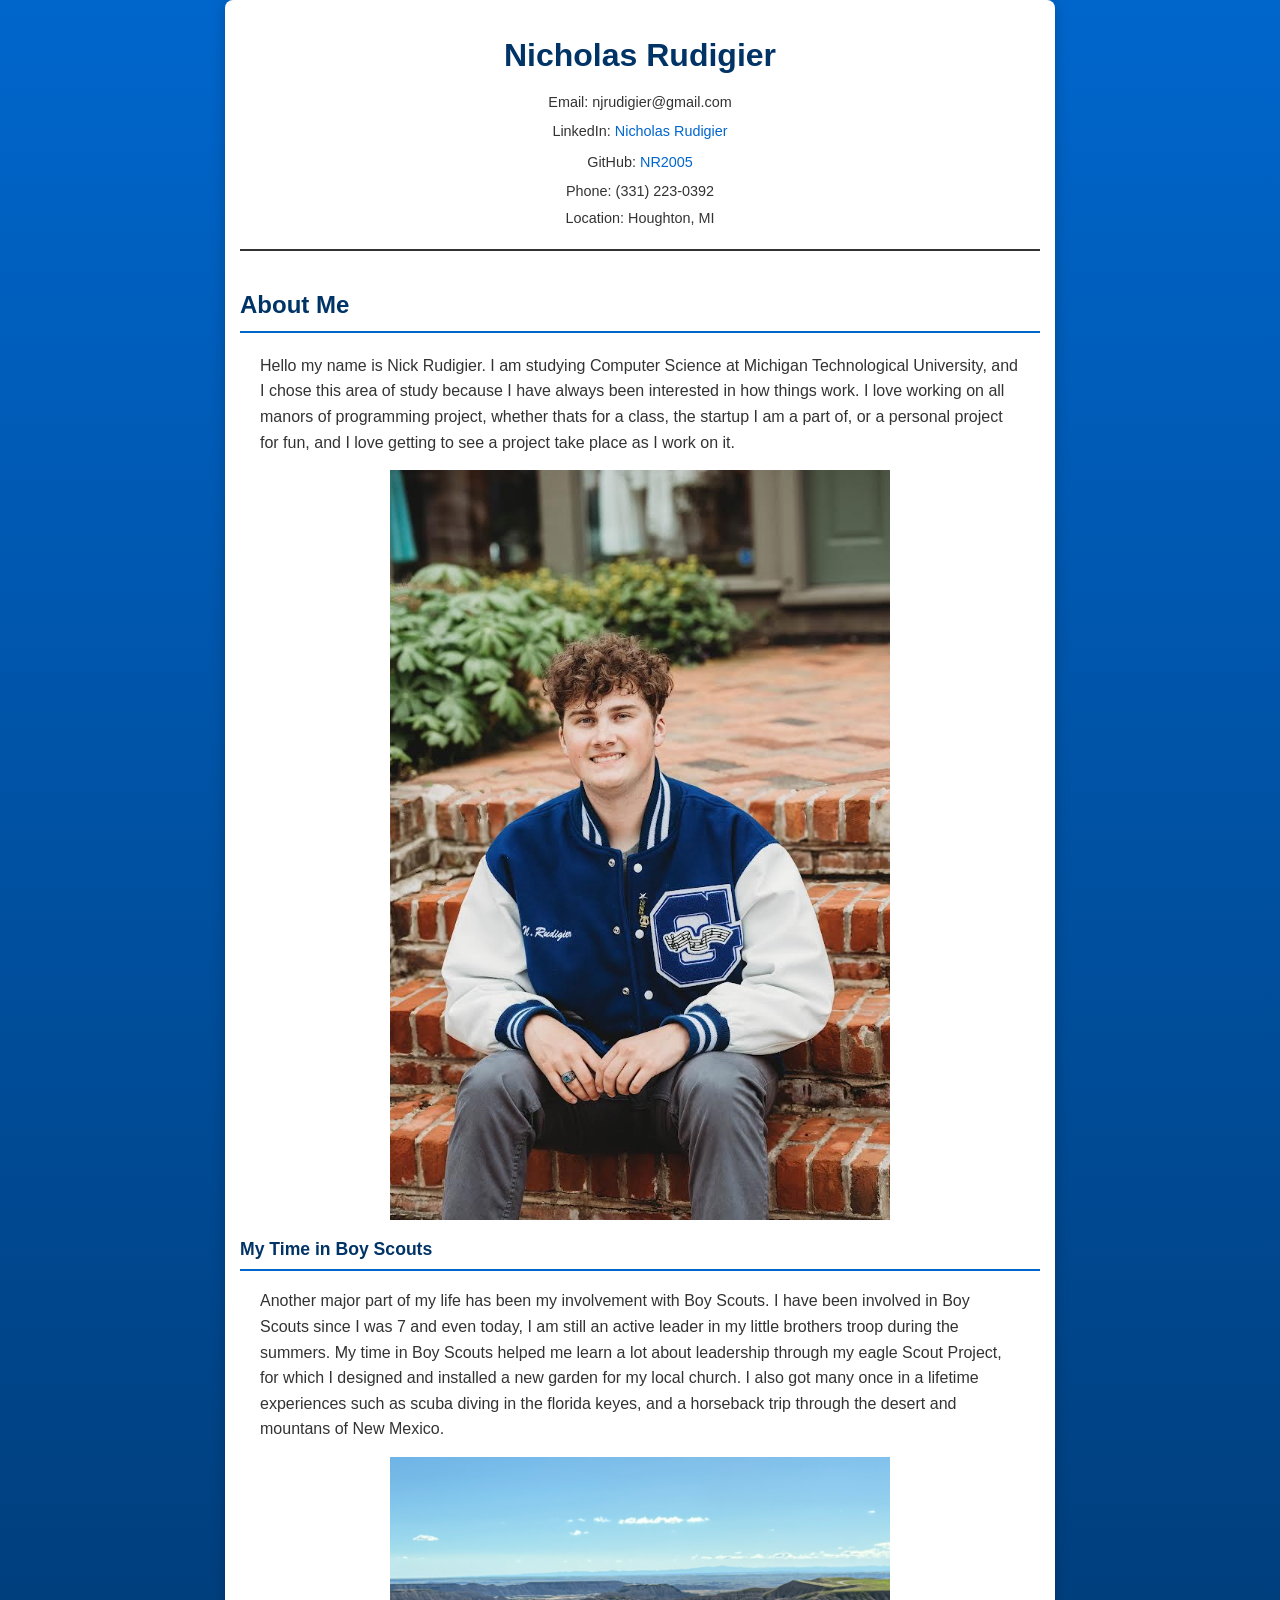
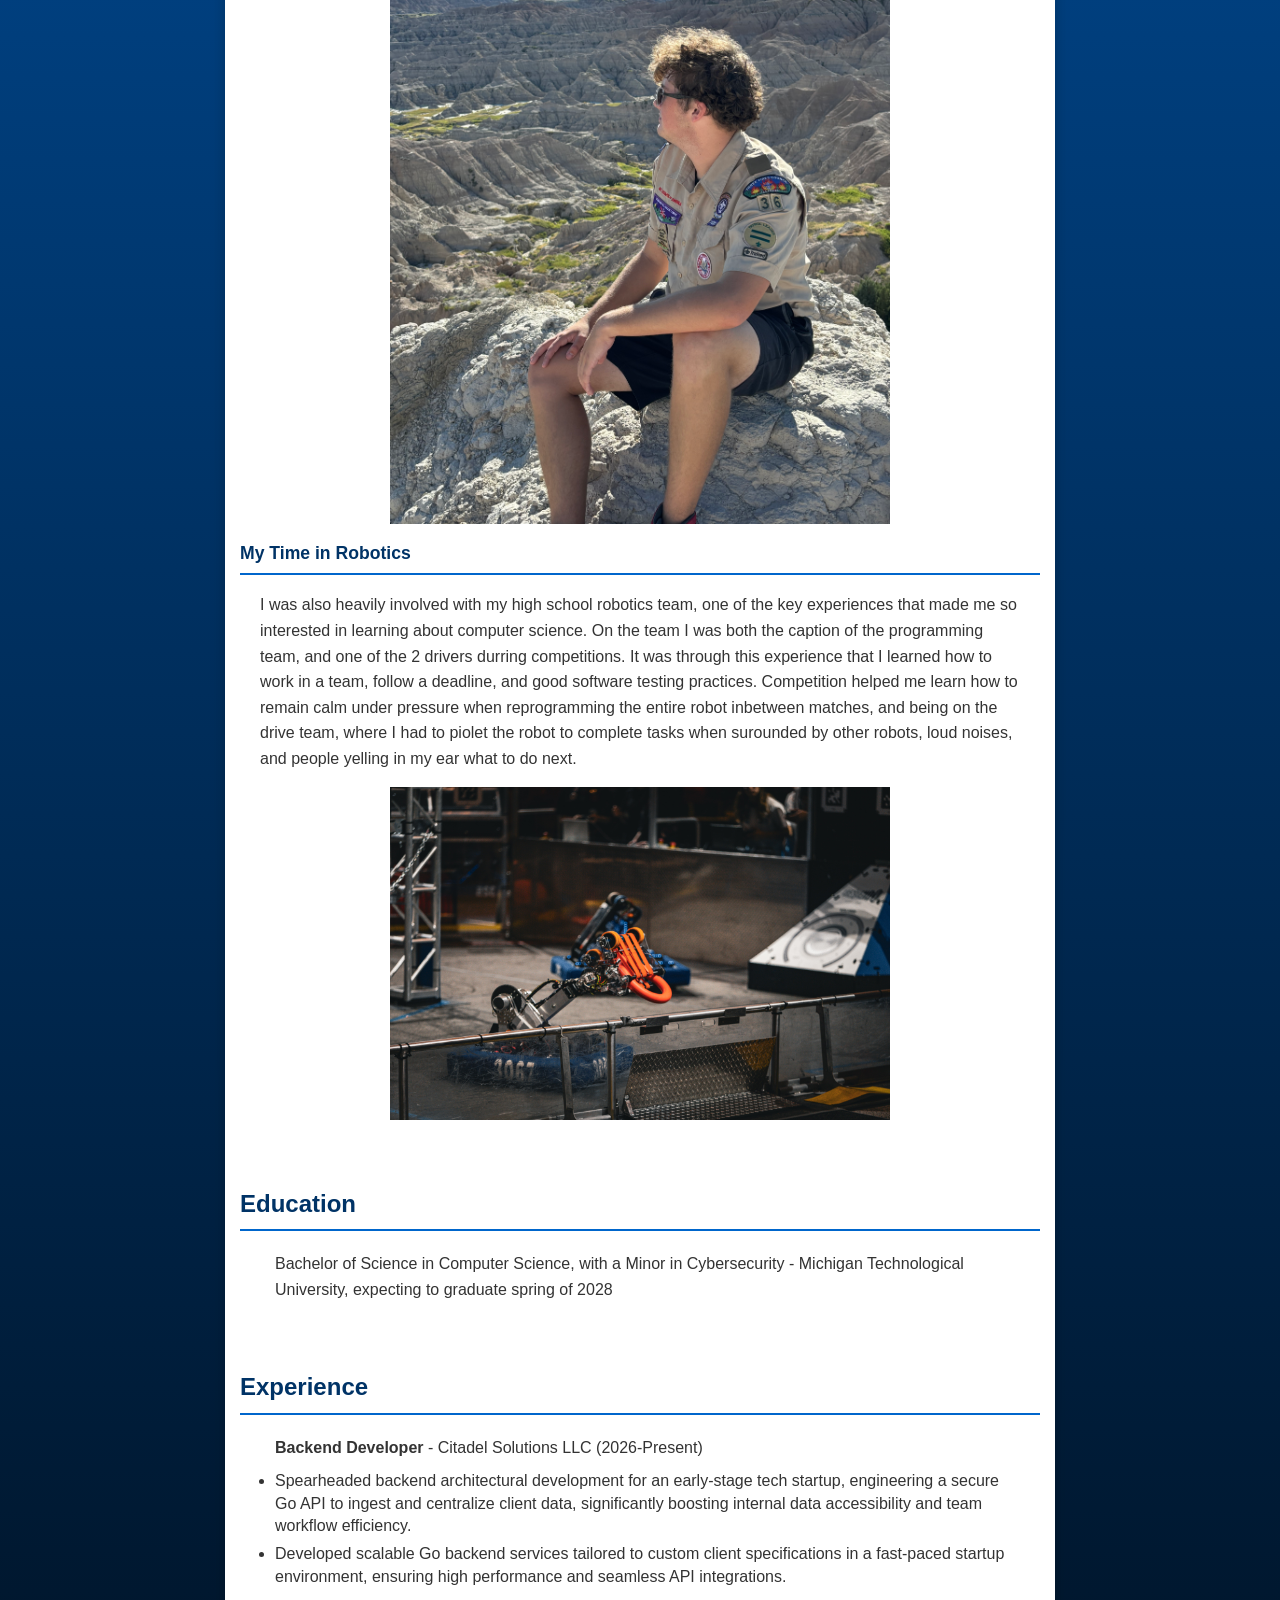
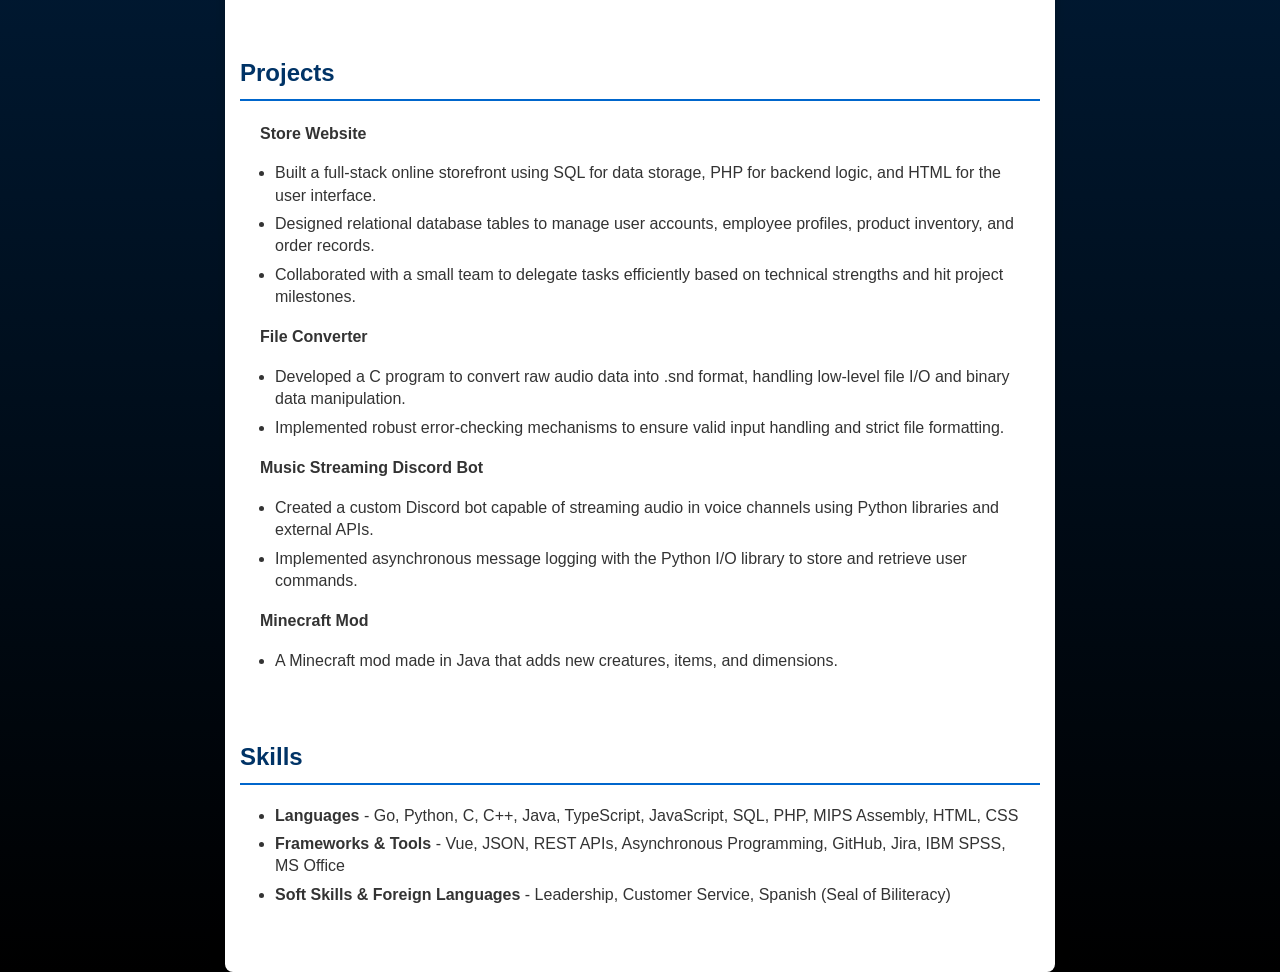
==== docs/index.html @ c3d6f22c "changed formatting and added pictures" ====
<!DOCTYPE html>
<html lang="en">
<head>
    <meta charset="UTF-8">
    <meta name="viewport" content="width=device-width, initial-scale=1.0">
    <title>Nicholas Rudigier</title>
    <link rel="stylesheet" href="main.css">
</head>
<body>
    <div class="container">
        <header>
            <h1>Nicholas Rudigier</h1>
            <div class="contact-info">
                <p>Email: njrudigier@gmail.com</p>
                <p>LinkedIn: <a href="https://www.linkedin.com/in/nicholas-rudigier/" target="_blank">Nicholas Rudigier</a></p>
                <p>GitHub: <a href="https://github.com/NR2005" target="_blank">NR2005</a></p>
                <p>Phone: (331) 223-0392</p>
                <p>Location: Houghton, MI</p>
            </div>
        </header>

        <section>
            <h2>About Me</h2>
            <p>Hello my name is Nick Rudigier. I am studying Computer Science at Michigan 
                Technological University, and I chose this area of study because I have 
                always been interested in how things work. I love working on all manors of 
                programming project, whether thats for a class, the startup I am a part of,
                or a personal project for fun, and I love getting to see a project take place as 
                I work on it. </p>

            <div class="picture">
                <img src="Me.JPG">
            </div>

            <h3>My Time in Boy Scouts</h3>    
            <p>Another major part of my life has been my involvement with Boy Scouts. I have been
                involved in Boy Scouts since I was 7 and even today, I am still an active leader in
                my little brothers troop during the summers. My time in Boy Scouts helped me learn a lot
                about leadership through my eagle Scout Project, for which I designed and installed 
                a new garden for my local church. I also got many once in a lifetime 
                experiences such as scuba diving in the florida keyes, and a horseback trip through
                the desert and mountans of New Mexico. </p>

            <div class="picture">
                <img src="BoyScout.jpeg">
            </div>

            <h3>My Time in Robotics</h3>
            <p>I was also heavily involved with my high school robotics team, one of the key experiences 
                that made me so interested in learning about computer science. On the team I was both the 
                caption of the programming team, and one of the 2 drivers durring competitions. It was 
                through this experience that I learned how to work in a team, follow a deadline, and good
                software testing practices. Competition helped me learn how to remain calm under pressure
                when reprogramming the entire robot inbetween matches, and being on the drive team,
                where I had to piolet the robot to complete tasks when surounded by other robots, 
                loud noises, and people yelling in my ear what to do next. </p>
            
            <div class="picture">
                <img src="Robot.JPG">
            </div>
        </section>

        <section>
            <h2>Education</h2>
            <ul>
                <p>Bachelor of Science in Computer Science, with a Minor in Cybersecurity - Michigan Technological University, 
                    expecting to graduate spring of 2028</p>
            </ul>
        </section>

        <section>
            <h2>Experience</h2>
            <ul>
                <p>
                    <strong>Backend Developer</strong> - Citadel Solutions LLC (2026-Present)
                        <li>Spearheaded backend architectural development for an early-stage tech startup, engineering a 
                            secure Go API to ingest and centralize client data, significantly boosting internal data accessibility 
                            and team workflow efficiency.</li>
                        <li>Developed scalable Go backend services tailored to custom client specifications in a fast-paced 
                            startup environment, ensuring high performance and seamless API integrations.</li>
                </p>
            </ul>
        </section>

        <section>
            <h2>Projects</h2>

            <p><strong>Store Website</strong></p>
            <ul>
                <li>Built a full-stack online storefront using SQL for data storage, PHP for backend logic, and HTML for the user interface.</li> 
                <li>Designed relational database tables to manage user accounts, employee profiles, product inventory, and order records.</li> 
                <li>Collaborated with a small team to delegate tasks efficiently based on technical strengths and hit project milestones.</li>
            </ul>

            <p><strong>File Converter</strong></p>
            <ul>
                <li>Developed a C program to convert raw audio data into .snd format, handling low-level file I/O and binary data manipulation.</li> 
                <li>Implemented robust error-checking mechanisms to ensure valid input handling and strict file formatting.</li>
            </ul>

            <p><strong>Music Streaming Discord Bot</strong></p>
            <ul>
                <li>Created a custom Discord bot capable of streaming audio in voice channels using Python libraries and external APIs.</li>
                <li>Implemented asynchronous message logging with the Python I/O library to store and retrieve user commands.</li>
            </ul>

            <p><strong>Minecraft Mod</strong></p>
            <ul>
                <li>A Minecraft mod made in Java that adds new creatures, items, and dimensions.</li>
            </ul>
        </section>

        <section>
            <h2>Skills</h2>
            <ul>
                <li><strong>Languages</strong> - Go, Python, C, C++, Java, TypeScript, JavaScript, SQL, PHP, MIPS Assembly, HTML, CSS</li>
                <li><strong>Frameworks & Tools</strong> - Vue, JSON, REST APIs, Asynchronous Programming, GitHub, Jira, IBM SPSS, MS Office</li>
                <li><strong>Soft Skills & Foreign Languages</strong> - Leadership, Customer Service, Spanish (Seal of Biliteracy)</li>
            </ul>
        </section>
        
    </div>
</body>
</html>
---- docs/main.css ----
/* main.css */
body {
    font-family: 'Segoe UI', Tahoma, Geneva, Verdana, sans-serif;
    line-height: 1.6;
    margin: 0;
    padding: 0;
    background: linear-gradient(to bottom, #0066cc, #000000);
    color: #333;
}

.container {
    max-width: 800px;
    margin: 0 auto;
    padding: 15px;
    background-color: rgb(255, 255, 255);
    box-shadow: 0 0 15px rgba(0,0,0,0.2);
    border-radius: 8px;
}

header {
    text-align: center;
    padding: 15px 0;
    border-bottom: 2px solid #333;
    margin-bottom: 15px;
}

h1 {
    margin: 0;
    color: #003366;
    font-size: 2em;
}

.contact-info {
    margin-top: 10px;
    font-size: 0.9em;
}

.contact-info p {
    margin: 4px 0;
}

.contact-info a {
    color: #0066cc;
    text-decoration: none;
    display: inline-block;
    margin: 2px 0;
}

.contact-info a:hover {
    text-decoration: underline;
}

section {
    margin: 20px 0;
    padding: 15px 0;
}

p {
    margin: 10px 20px;
}


.picture {
    display: flex;
    justify-content: center;
    align-items: center;
    margin: 15px 0; /* Replaces height: 100vh to fit naturally in document flow */
}

.picture img {
    max-width: 500px; /* Adjust default size for desktop */
    width: 100%;
    height: auto;
    object-fit: cover;
}


h2 {
    color: #003366;
    border-bottom: 2px solid #0066cc;
    padding-bottom: 6px;
    margin-top: 0;
    font-size: 1.5em;
}

h3{
    color: #003366;
    border-bottom: 2px solid #0066cc;
    padding-bottom: 6px;
    margin-top: 0;
    font-size: 1.1em;
}

ul {
    padding-left: 15px;
}

li {
    margin-left: 20px;
    margin-bottom: 6px;
    margin-right : 20px;
    line-height: 1.4;
}

/* Mobile-specific improvements */
@media (max-width: 768px) {
    .container {
        margin: 5px;
        padding: 10px;
    }

    h1 {
        font-size: 1.8em;
    }

    .contact-info p {
        font-size: 0.85em;
        margin: 3px 0;
    }

    .aboutMePicture img {
        max-width: 300px; /* Scales down slightly on mobile screens */
    }

    section {
        margin: 10px 0;
        padding: 8px 0;
    }

    h2 {
        font-size: 1.3em;
    }

    /* Make links more touch-friendly */
    .contact-info a {
        display: block;
        margin: 3px 0;
        padding: 5px 0;
    }
}

/* Extra mobile optimization */
@media (max-width: 480px) {
    body {
        font-size: 14px;
    }

    h1 {
        font-size: 1.5em;
    }

    .container {
        padding: 8px;
        margin: 2px;
    }

    h2 {
        font-size: 1.2em;
    }


    li {
        font-size: 0.9em;
    }
}
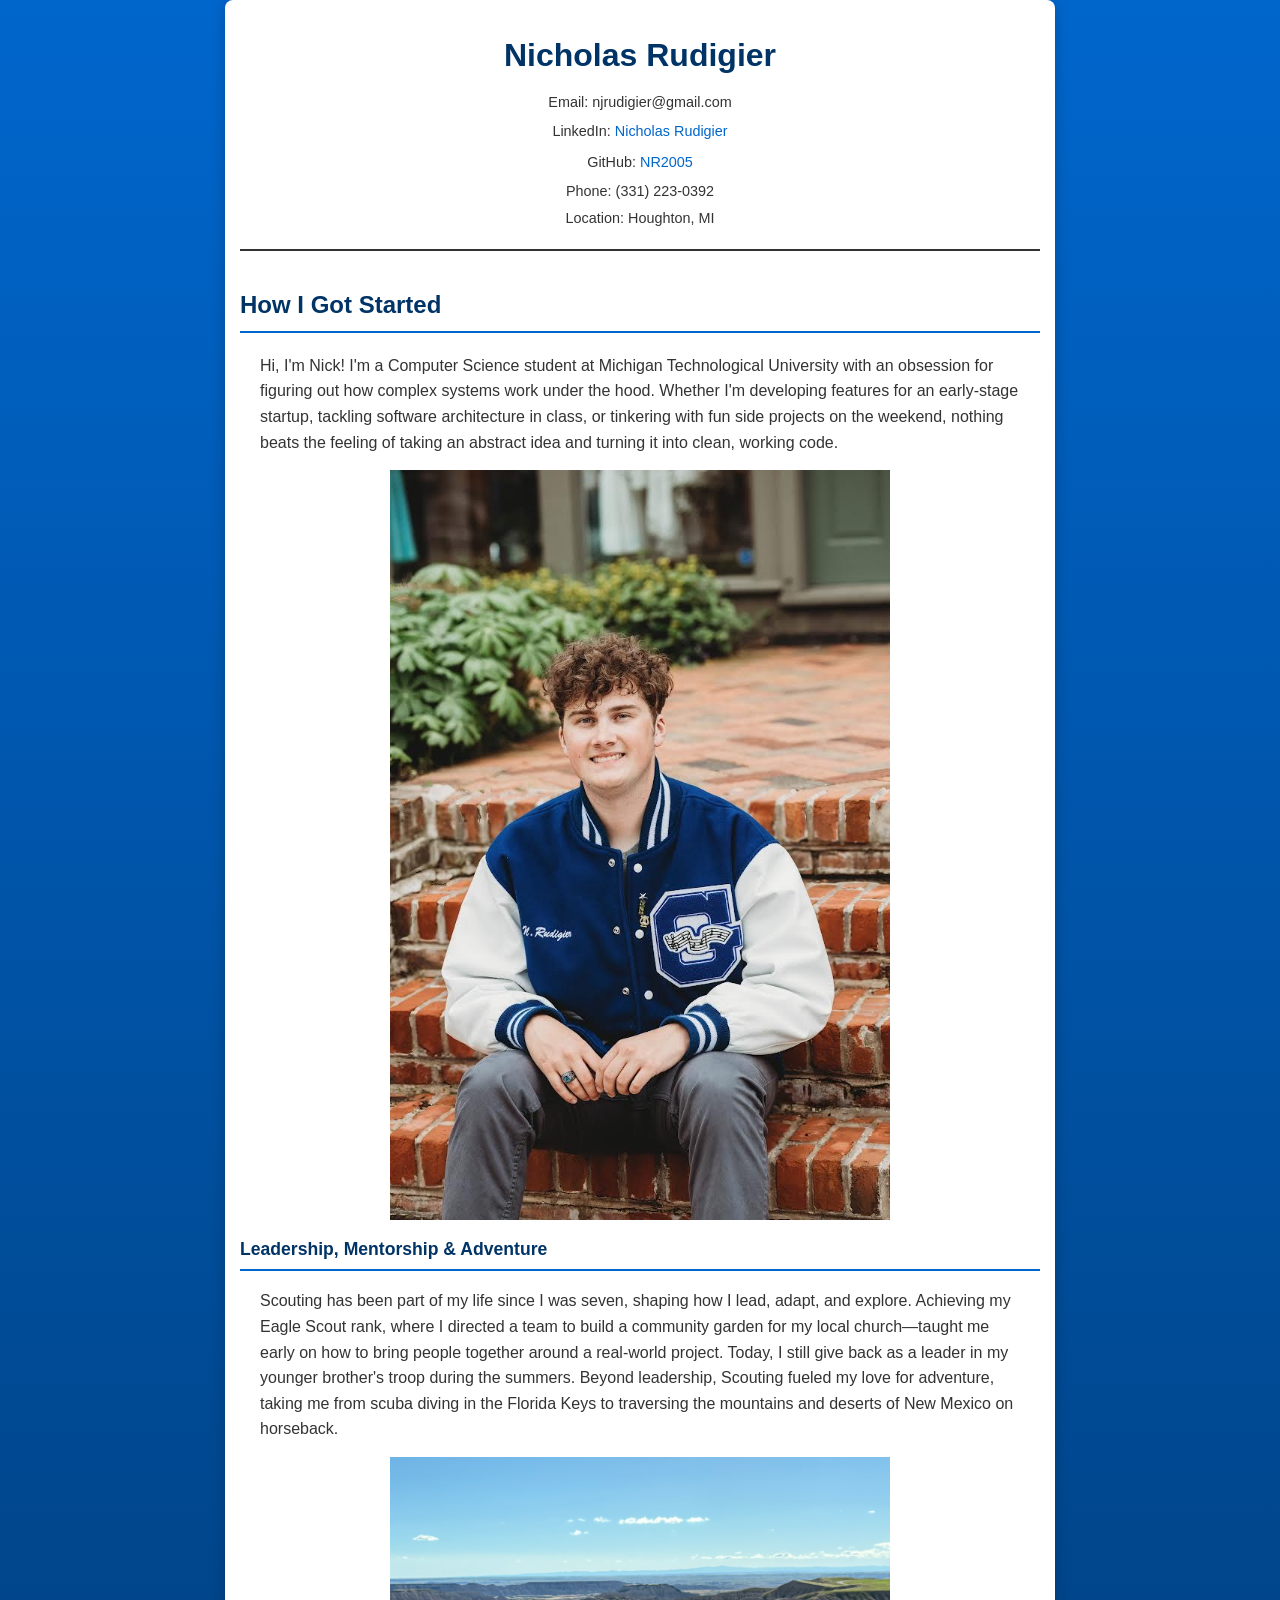
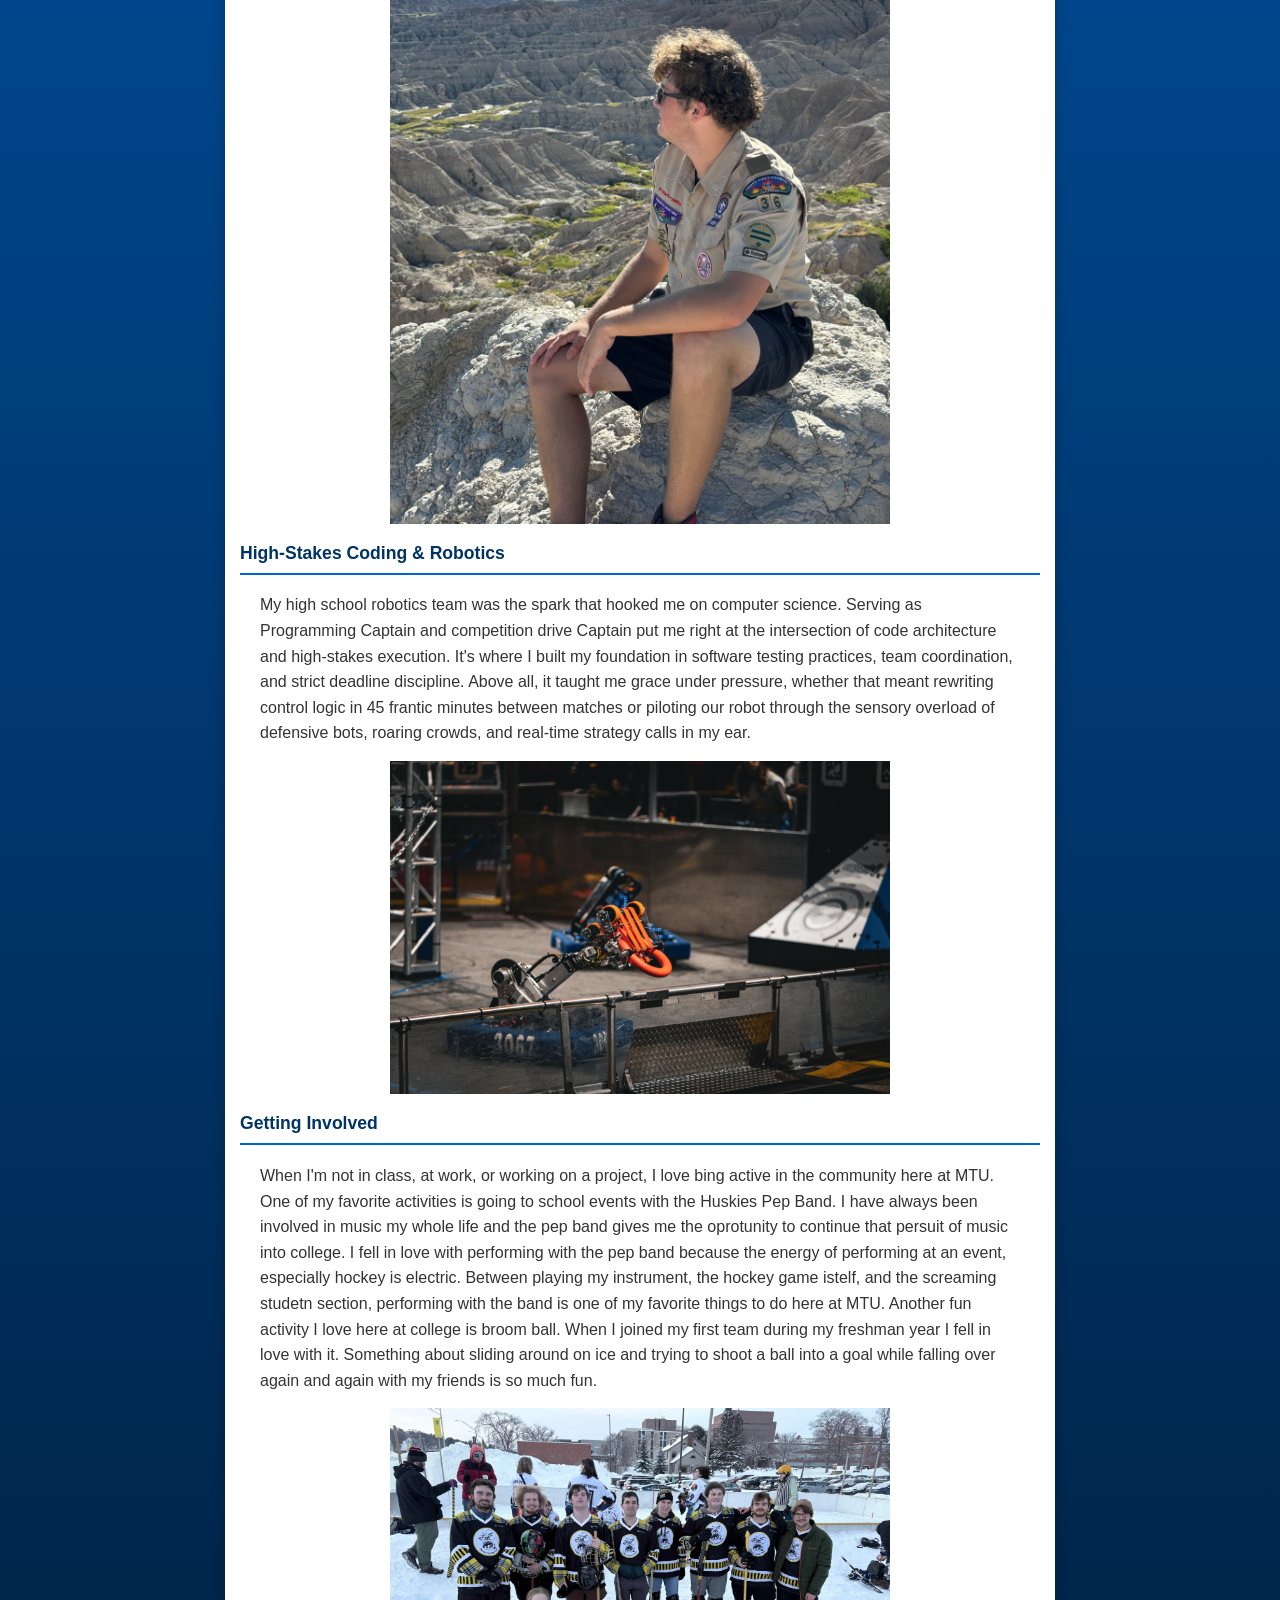
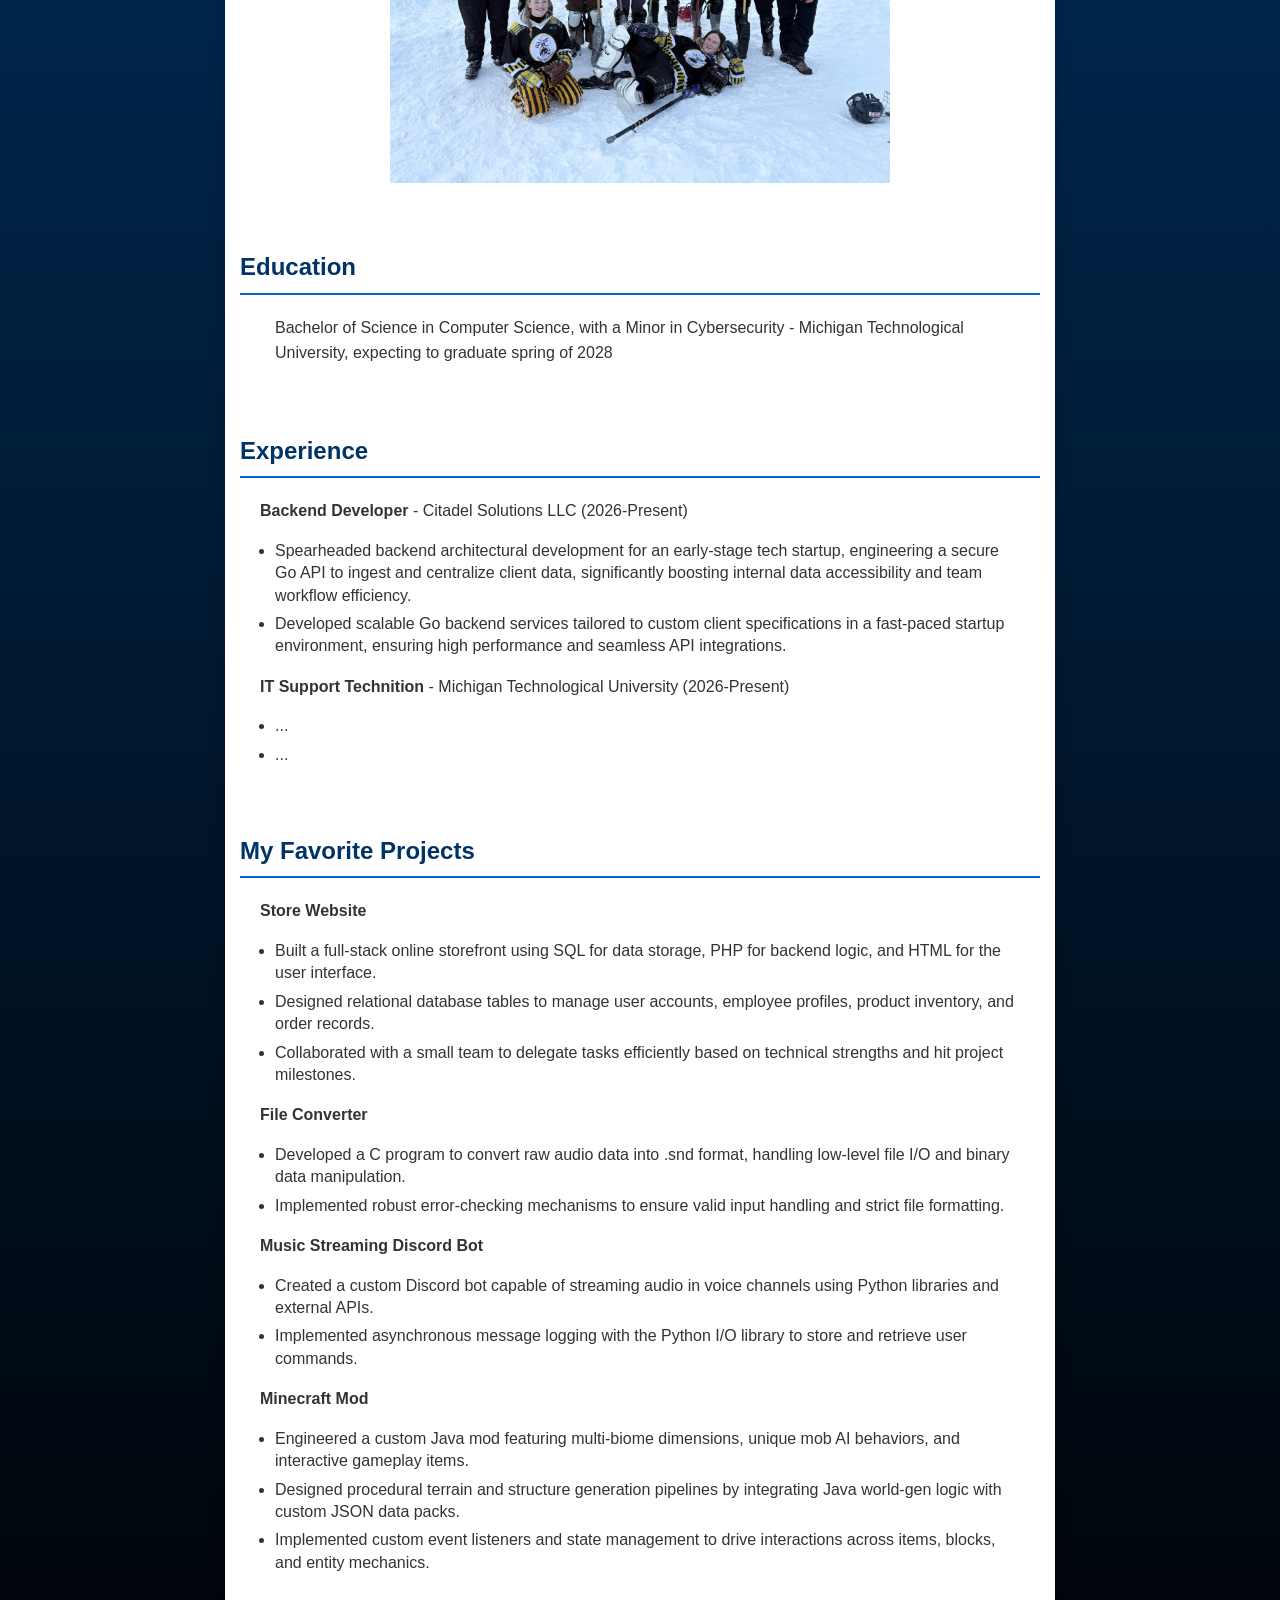
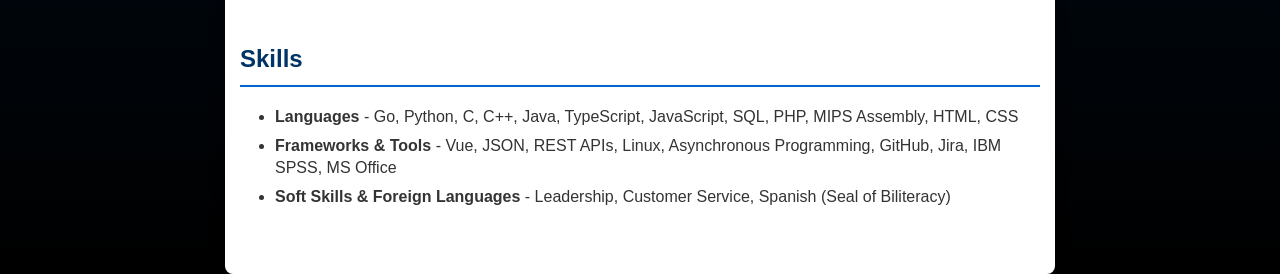
==== commit fac5e19e: "added more sections" ====
--- a/docs/index.html
+++ b/docs/index.html
@@ -20,44 +20,57 @@
         </header>
 
         <section>
-            <h2>About Me</h2>
-            <p>Hello my name is Nick Rudigier. I am studying Computer Science at Michigan 
-                Technological University, and I chose this area of study because I have 
-                always been interested in how things work. I love working on all manors of 
-                programming project, whether thats for a class, the startup I am a part of,
-                or a personal project for fun, and I love getting to see a project take place as 
-                I work on it. </p>
+            <h2>How I Got Started</h2>
+            <p>Hi, I'm Nick! I'm a Computer Science student at Michigan Technological University with an 
+                obsession for figuring out how complex systems work under the hood. Whether I'm developing 
+                features for an early-stage startup, tackling software architecture in class, or tinkering 
+                with fun side projects on the weekend, nothing beats the feeling of taking an abstract idea 
+                and turning it into clean, working code.</p>
 
             <div class="picture">
                 <img src="Me.JPG">
             </div>
 
-            <h3>My Time in Boy Scouts</h3>    
-            <p>Another major part of my life has been my involvement with Boy Scouts. I have been
-                involved in Boy Scouts since I was 7 and even today, I am still an active leader in
-                my little brothers troop during the summers. My time in Boy Scouts helped me learn a lot
-                about leadership through my eagle Scout Project, for which I designed and installed 
-                a new garden for my local church. I also got many once in a lifetime 
-                experiences such as scuba diving in the florida keyes, and a horseback trip through
-                the desert and mountans of New Mexico. </p>
+            <h3>Leadership, Mentorship & Adventure</h3>    
+            <p>Scouting has been part of my life since I was seven, shaping how I lead, adapt, and explore. 
+                Achieving my Eagle Scout rank, where I directed a team to build a community garden for my local 
+                church—taught me early on how to bring people together around a real-world project. Today, I 
+                still give back as a leader in my younger brother's troop during the summers. Beyond leadership, 
+                Scouting fueled my love for adventure, taking me from scuba diving in the Florida Keys to 
+                traversing the mountains and deserts of New Mexico on horseback. </p>
 
             <div class="picture">
                 <img src="BoyScout.jpeg">
             </div>
 
-            <h3>My Time in Robotics</h3>
-            <p>I was also heavily involved with my high school robotics team, one of the key experiences 
-                that made me so interested in learning about computer science. On the team I was both the 
-                caption of the programming team, and one of the 2 drivers durring competitions. It was 
-                through this experience that I learned how to work in a team, follow a deadline, and good
-                software testing practices. Competition helped me learn how to remain calm under pressure
-                when reprogramming the entire robot inbetween matches, and being on the drive team,
-                where I had to piolet the robot to complete tasks when surounded by other robots, 
-                loud noises, and people yelling in my ear what to do next. </p>
+            <h3>High-Stakes Coding & Robotics</h3>
+            <p>My high school robotics team was the spark that hooked me on computer science. Serving as 
+                Programming Captain and competition drive Captain put me right at the intersection of code architecture 
+                and high-stakes execution. It's where I built my foundation in software testing practices, team 
+                coordination, and strict deadline discipline. Above all, it taught me grace under pressure, whether 
+                that meant rewriting control logic in 45 frantic minutes between matches or piloting our robot 
+                through the sensory overload of defensive bots, roaring crowds, and real-time strategy calls in my ear. </p>
             
             <div class="picture">
                 <img src="Robot.JPG">
             </div>
+
+            <h3>Getting Involved</h3>
+            <p>When I'm not in class, at work, or working on a project, I love bing active in the community here at MTU. 
+                One of my favorite activities is going to school events with the Huskies Pep Band. I have always been 
+                involved in music my whole life and the pep band gives me the oprotunity to continue that persuit of music 
+                into college. I fell in love with performing with the pep band because the energy of performing at an event, 
+                especially hockey is electric. Between playing my instrument, the hockey game istelf, and the screaming
+                studetn section, performing with the band is one of my favorite things to do here at MTU. Another fun activity 
+                I love here at college is broom ball. When I joined my first team during my freshman year I fell in love with it.
+                Something about sliding around on ice and trying to shoot a ball into a goal while falling over again and again
+                with my friends is so much fun.  </p>
+
+            <div class="picture">
+                <img src="Broomball.JPG">
+            </div>
+
+
         </section>
 
         <section>
@@ -70,20 +83,23 @@
 
         <section>
             <h2>Experience</h2>
+            <p><strong>Backend Developer</strong> - Citadel Solutions LLC (2026-Present) </p>
             <ul>
-                <p>
-                    <strong>Backend Developer</strong> - Citadel Solutions LLC (2026-Present)
-                        <li>Spearheaded backend architectural development for an early-stage tech startup, engineering a 
-                            secure Go API to ingest and centralize client data, significantly boosting internal data accessibility 
-                            and team workflow efficiency.</li>
-                        <li>Developed scalable Go backend services tailored to custom client specifications in a fast-paced 
-                            startup environment, ensuring high performance and seamless API integrations.</li>
-                </p>
+                <li>Spearheaded backend architectural development for an early-stage tech startup, engineering a 
+                        secure Go API to ingest and centralize client data, significantly boosting internal data accessibility 
+                        and team workflow efficiency.</li>
+                <li>Developed scalable Go backend services tailored to custom client specifications in a fast-paced 
+                        startup environment, ensuring high performance and seamless API integrations.</li> 
+            </ul>
+            <p><strong>IT Support Technition</strong> - Michigan Technological University (2026-Present)</p>
+            <ul>
+                <li>...</li>
+                <li>...</li> 
             </ul>
         </section>
 
         <section>
-            <h2>Projects</h2>
+            <h2>My Favorite Projects</h2>
 
             <p><strong>Store Website</strong></p>
             <ul>
@@ -106,7 +122,9 @@
 
             <p><strong>Minecraft Mod</strong></p>
             <ul>
-                <li>A Minecraft mod made in Java that adds new creatures, items, and dimensions.</li>
+                <li>Engineered a custom Java mod featuring multi-biome dimensions, unique mob AI behaviors, and interactive gameplay items.</li>
+                <li>Designed procedural terrain and structure generation pipelines by integrating Java world-gen logic with custom JSON data packs.</li>
+                <li>Implemented custom event listeners and state management to drive interactions across items, blocks, and entity mechanics.</li>
             </ul>
         </section>
 
@@ -114,7 +132,7 @@
             <h2>Skills</h2>
             <ul>
                 <li><strong>Languages</strong> - Go, Python, C, C++, Java, TypeScript, JavaScript, SQL, PHP, MIPS Assembly, HTML, CSS</li>
-                <li><strong>Frameworks & Tools</strong> - Vue, JSON, REST APIs, Asynchronous Programming, GitHub, Jira, IBM SPSS, MS Office</li>
+                <li><strong>Frameworks & Tools</strong> - Vue, JSON, REST APIs, Linux, Asynchronous Programming, GitHub, Jira, IBM SPSS, MS Office</li>
                 <li><strong>Soft Skills & Foreign Languages</strong> - Leadership, Customer Service, Spanish (Seal of Biliteracy)</li>
             </ul>
         </section>
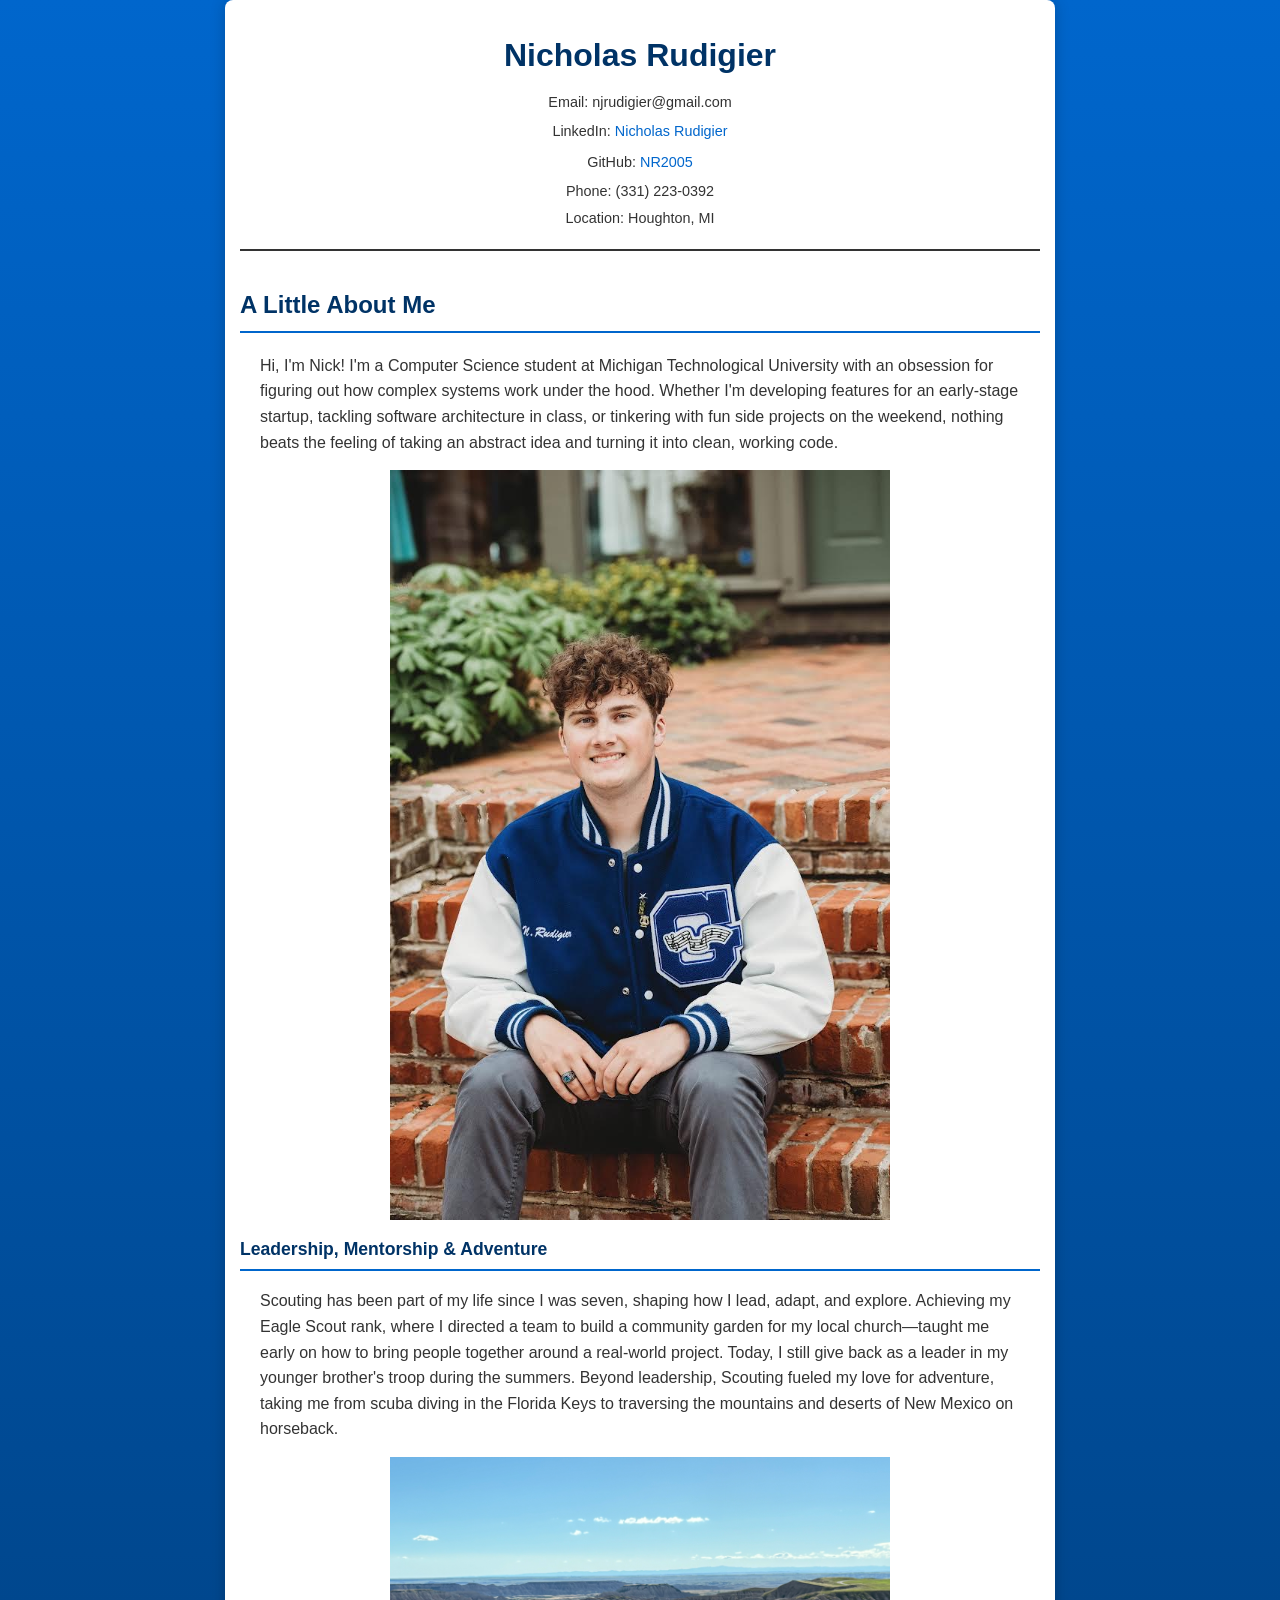
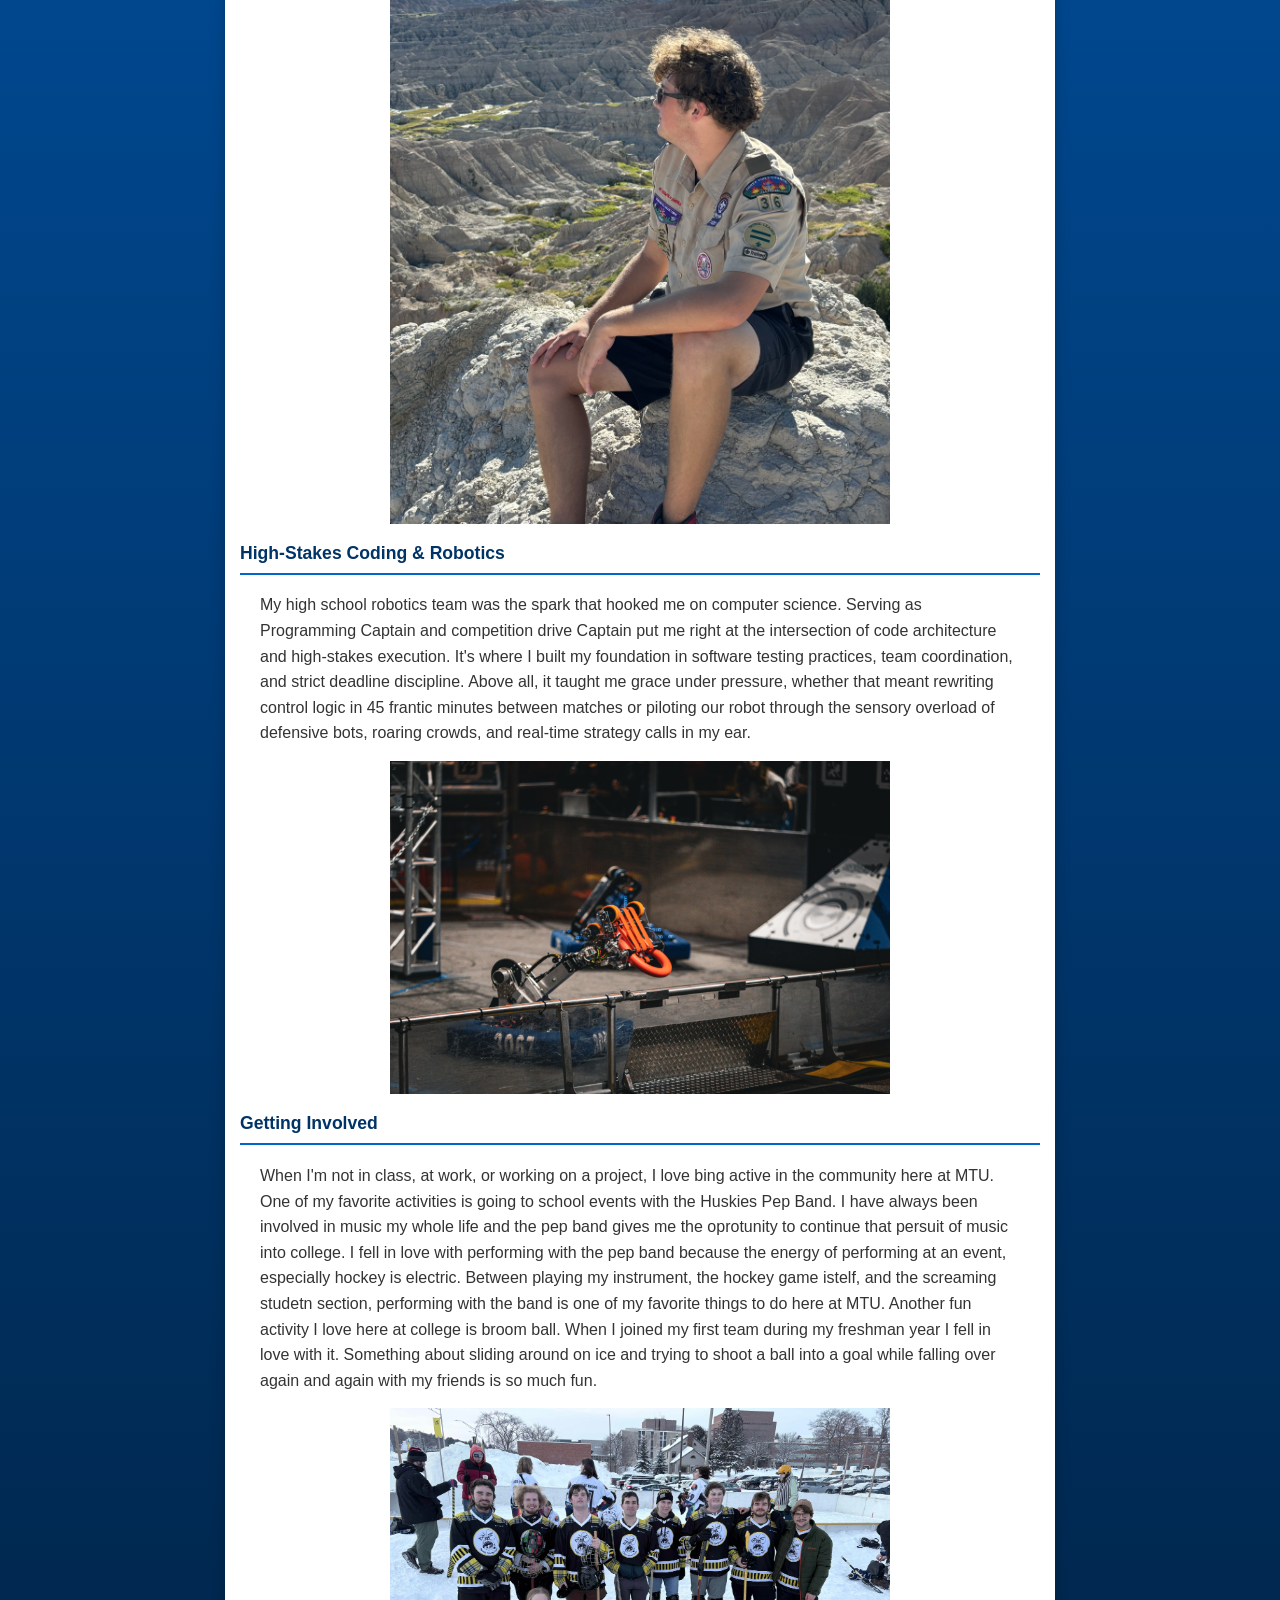
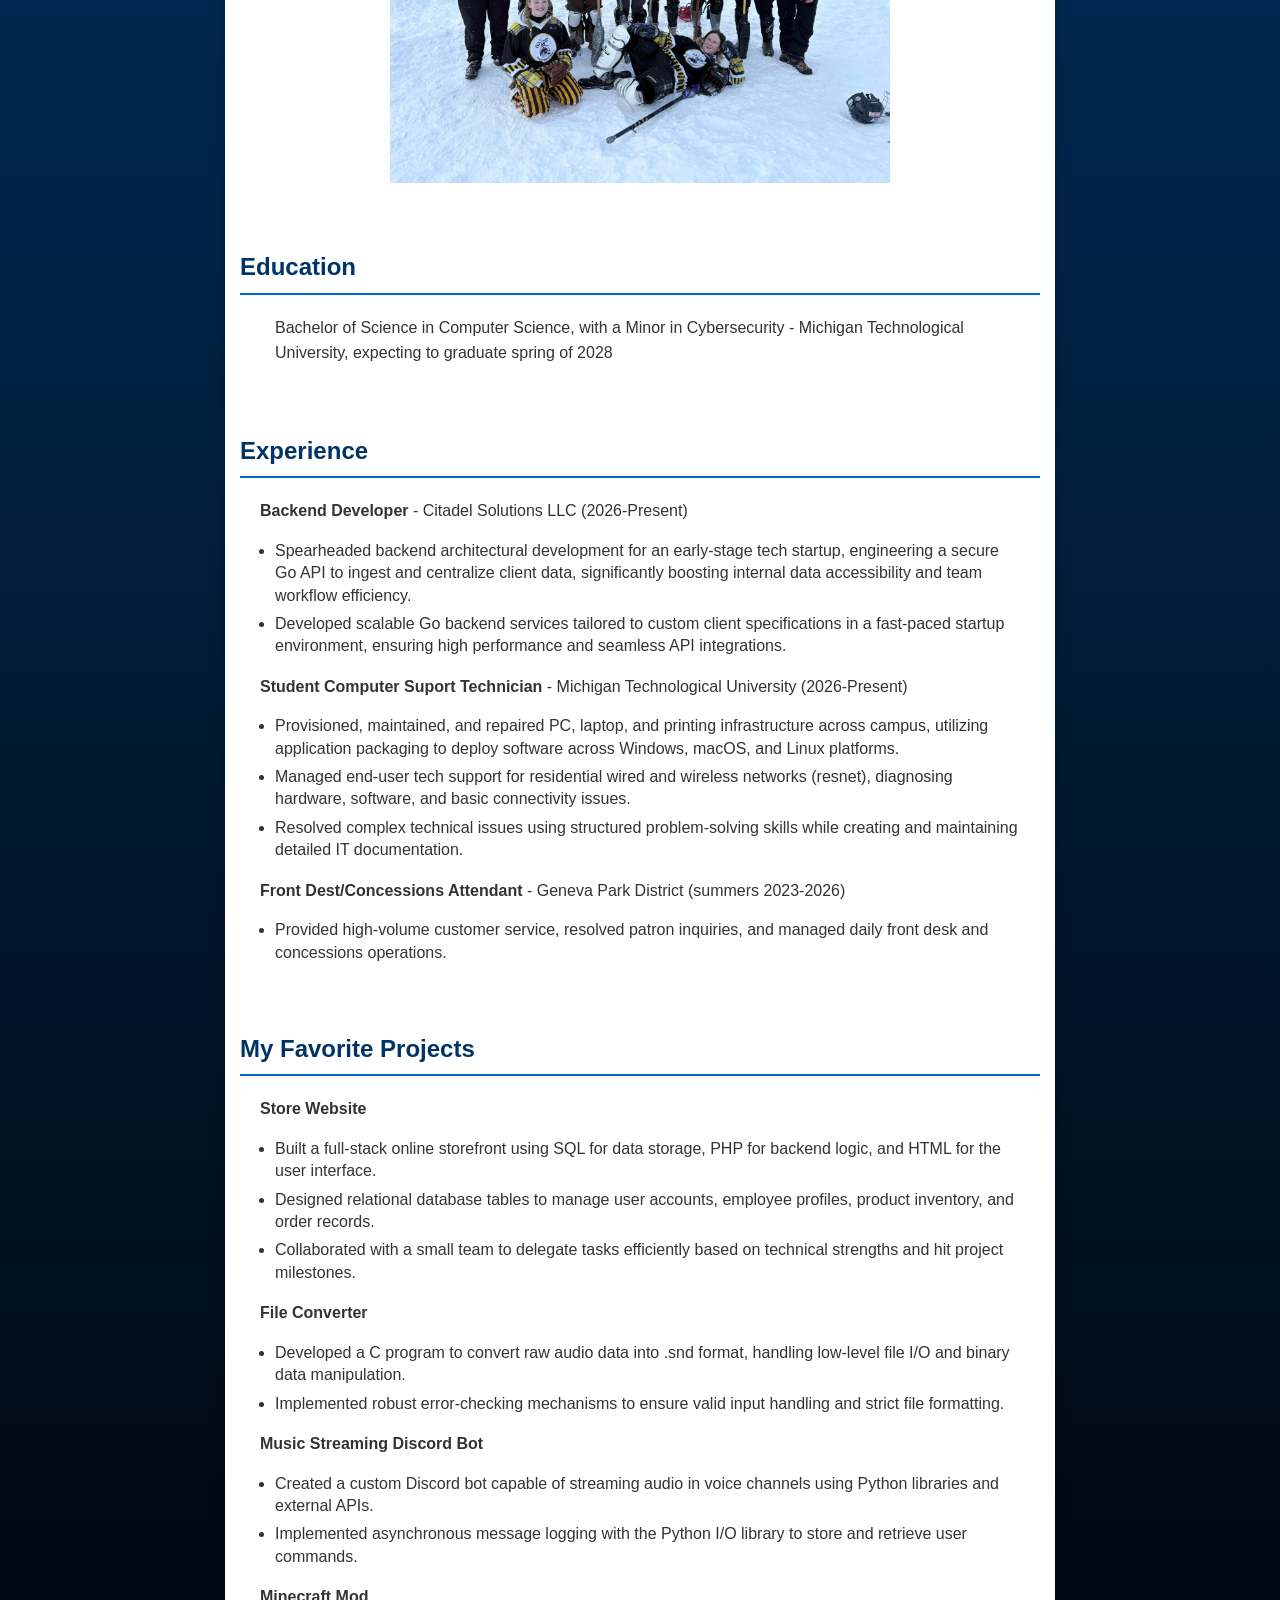
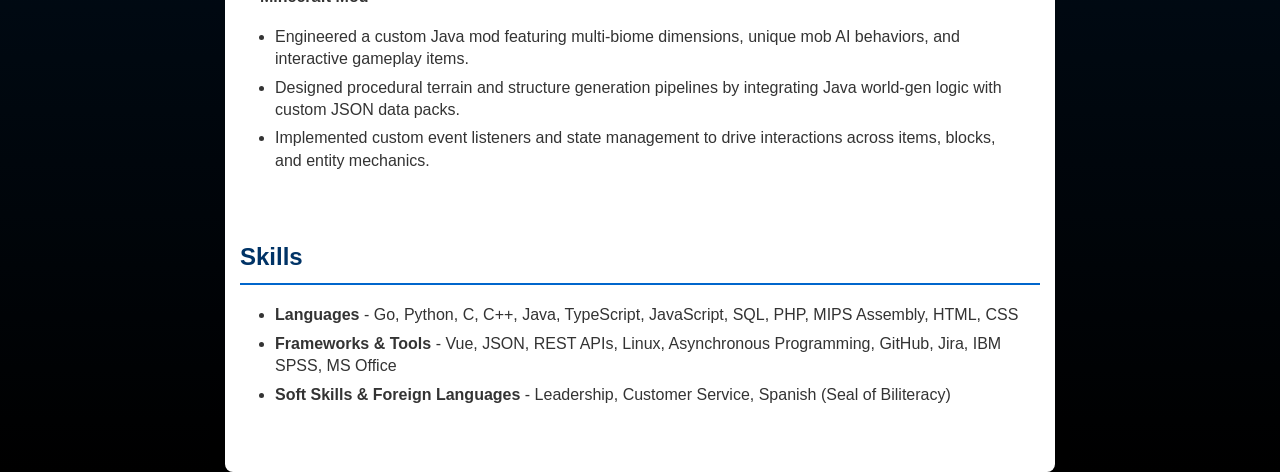
==== commit 4e1b3b49: "added more experiences" ====
--- a/docs/index.html
+++ b/docs/index.html
@@ -20,7 +20,7 @@
         </header>
 
         <section>
-            <h2>How I Got Started</h2>
+            <h2>A Little About Me</h2>
             <p>Hi, I'm Nick! I'm a Computer Science student at Michigan Technological University with an 
                 obsession for figuring out how complex systems work under the hood. Whether I'm developing 
                 features for an early-stage startup, tackling software architecture in class, or tinkering 
@@ -91,10 +91,19 @@
                 <li>Developed scalable Go backend services tailored to custom client specifications in a fast-paced 
                         startup environment, ensuring high performance and seamless API integrations.</li> 
             </ul>
-            <p><strong>IT Support Technition</strong> - Michigan Technological University (2026-Present)</p>
+            <p><strong>Student Computer Suport Technician</strong> - Michigan Technological University (2026-Present)</p>
             <ul>
-                <li>...</li>
-                <li>...</li> 
+                <li>Provisioned, maintained, and repaired PC, laptop, and printing infrastructure across campus, 
+                    utilizing application packaging to deploy software across Windows, macOS, and Linux platforms.</li>
+                <li>Managed end-user tech support for residential wired and wireless networks (resnet), diagnosing 
+                    hardware, software, and basic connectivity issues.</li> 
+                <li>Resolved complex technical issues using structured problem-solving skills while creating and 
+                    maintaining detailed IT documentation.</li>
+            </ul>
+            <p><strong>Front Dest/Concessions Attendant</strong> - Geneva Park District (summers 2023-2026)</p>
+            <ul>
+                <li>Provided high-volume customer service, resolved patron inquiries, and managed daily front desk 
+                    and concessions operations.</li>
             </ul>
         </section>
 
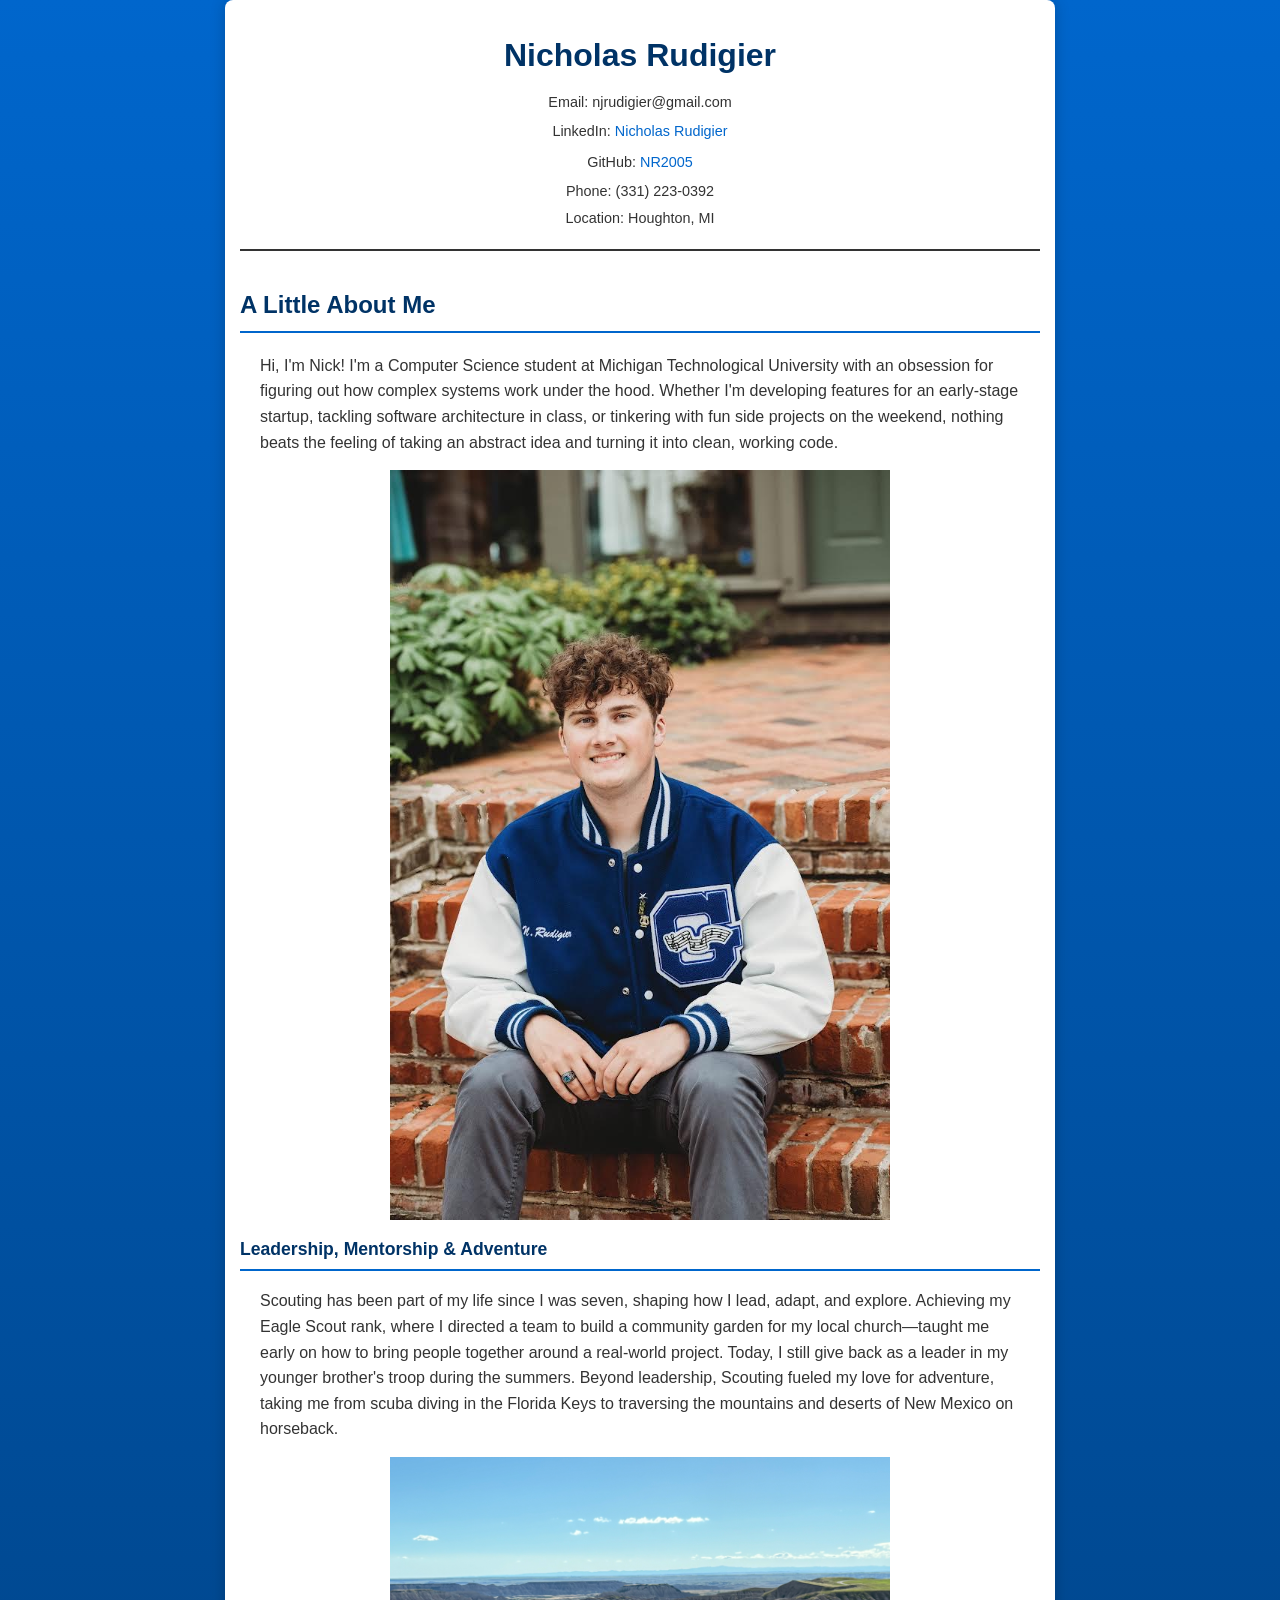
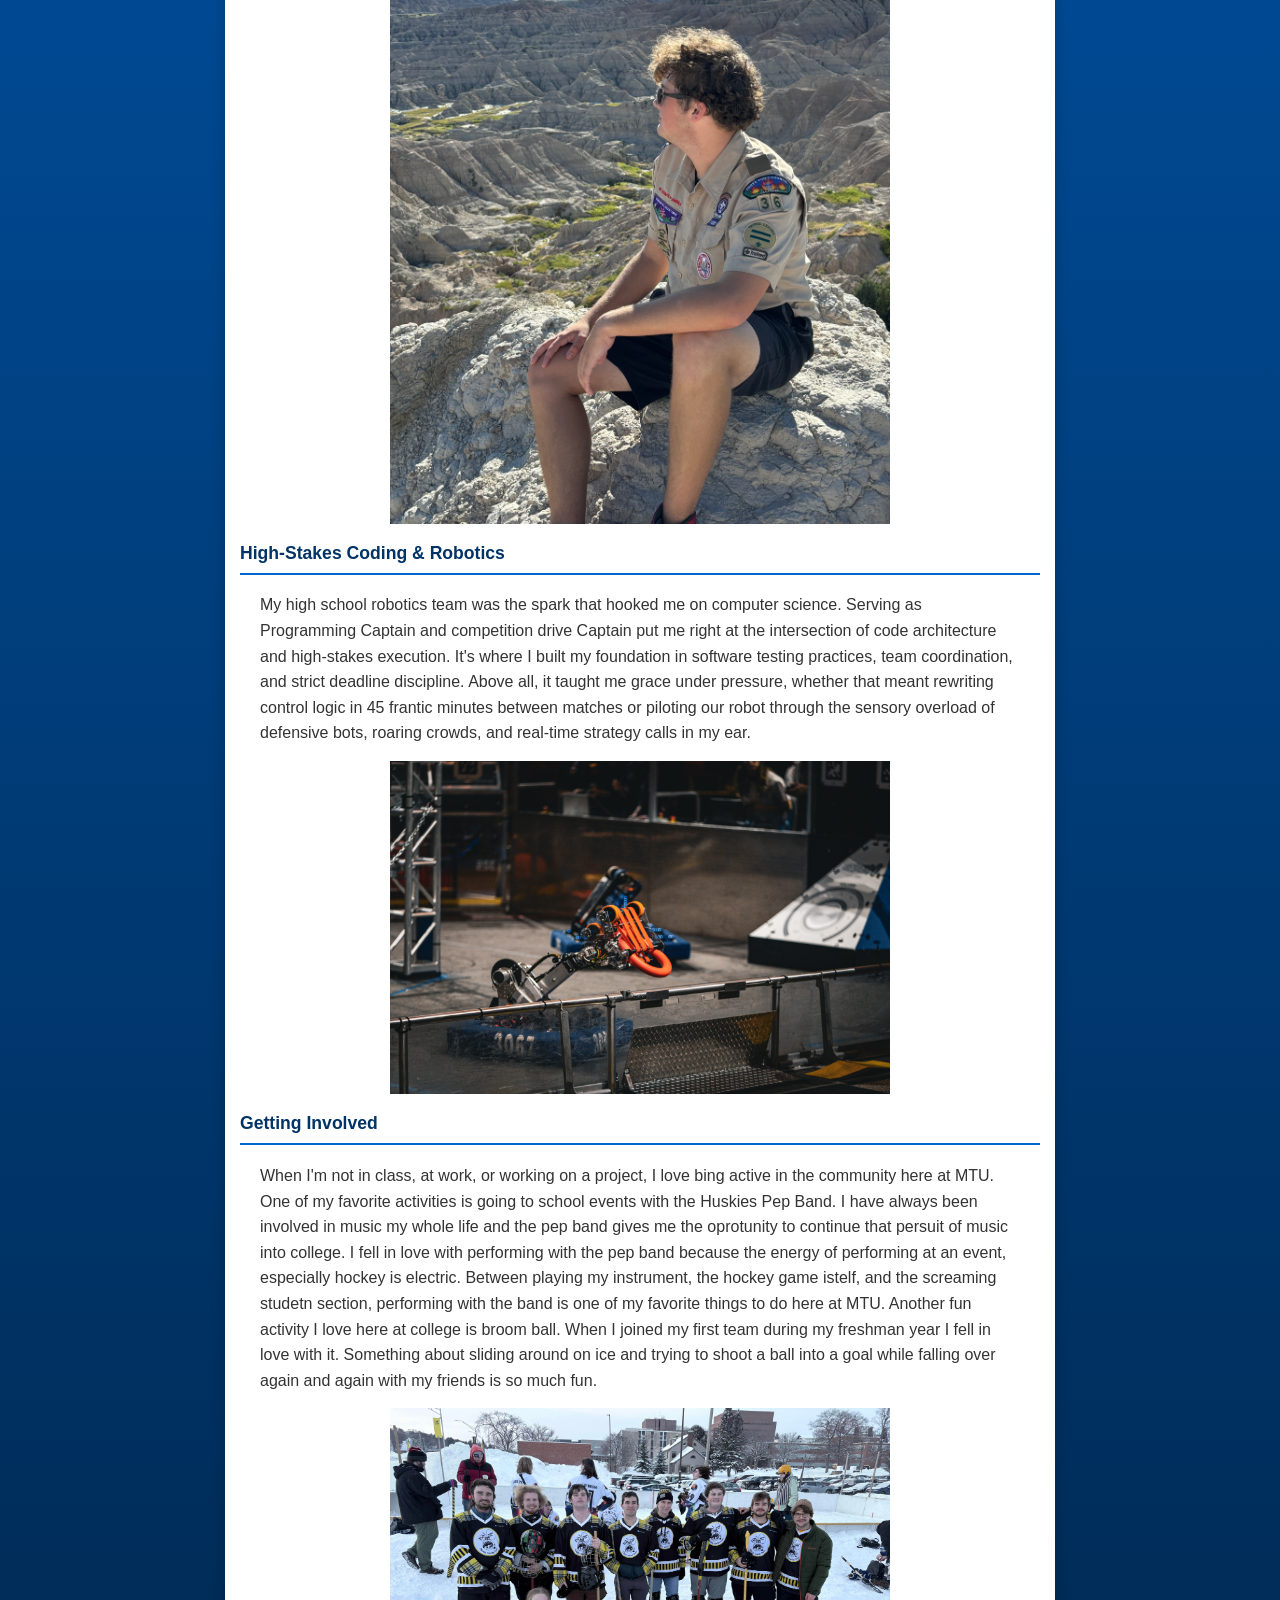
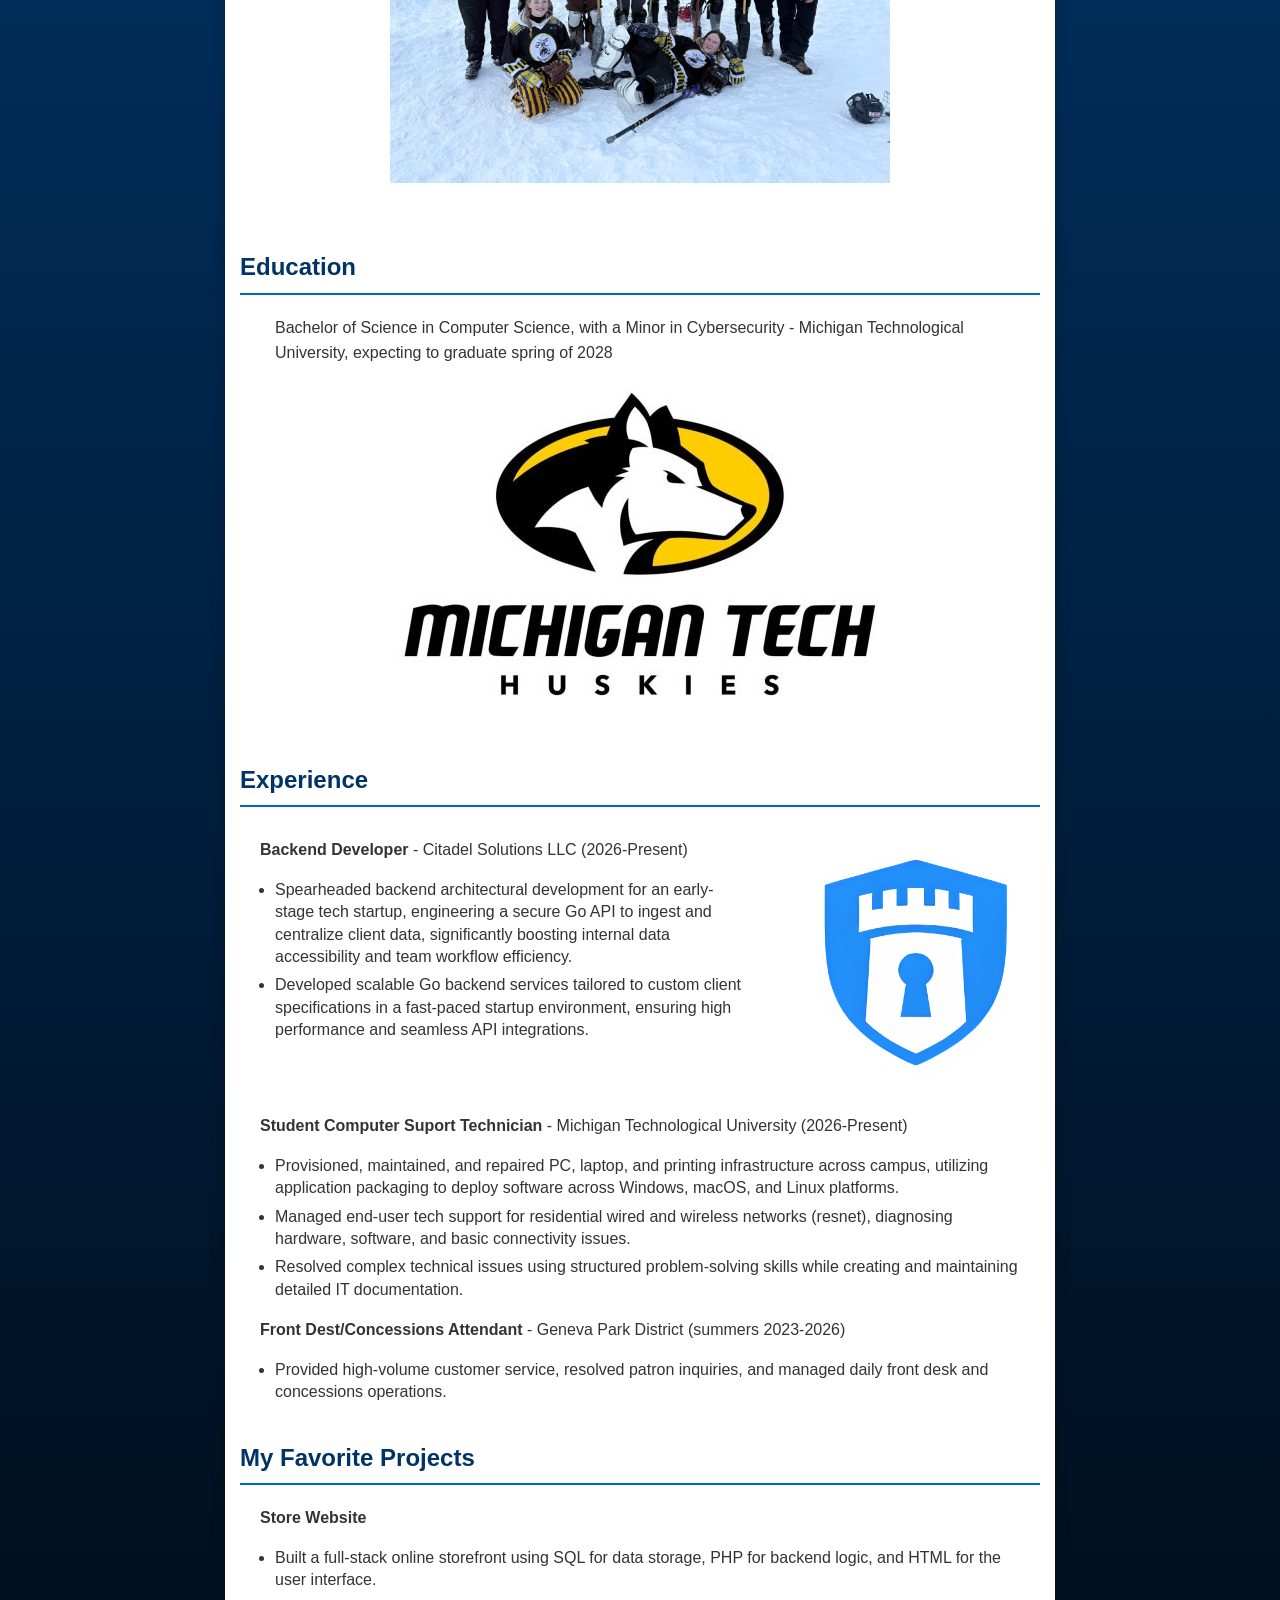
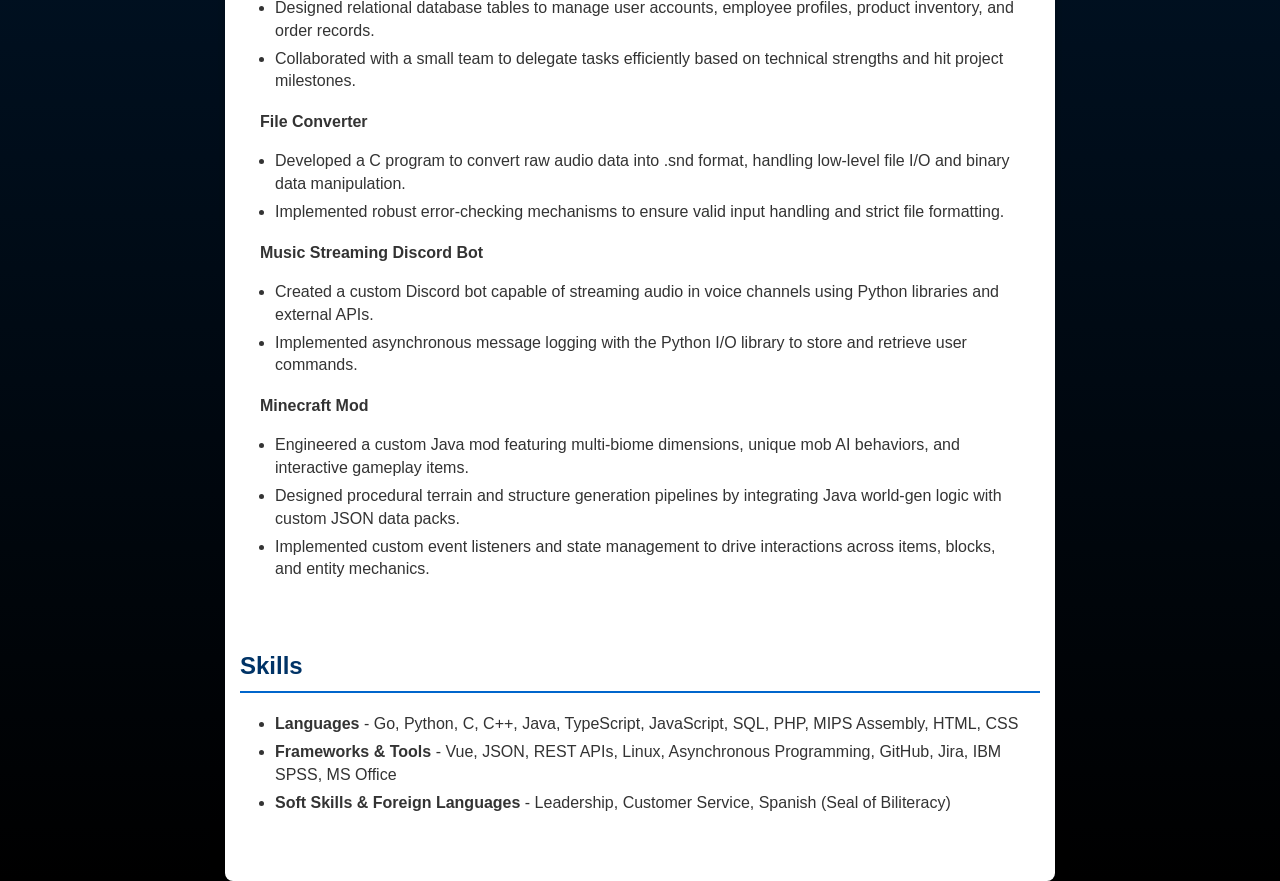
==== commit b4b28e47: "added images" ====
--- a/docs/index.html
+++ b/docs/index.html
@@ -79,18 +79,28 @@
                 <p>Bachelor of Science in Computer Science, with a Minor in Cybersecurity - Michigan Technological University, 
                     expecting to graduate spring of 2028</p>
             </ul>
+            <div class="picture">
+                <img src="MTU.jpg">
+            </div>
         </section>
 
         <section>
             <h2>Experience</h2>
-            <p><strong>Backend Developer</strong> - Citadel Solutions LLC (2026-Present) </p>
-            <ul>
-                <li>Spearheaded backend architectural development for an early-stage tech startup, engineering a 
-                        secure Go API to ingest and centralize client data, significantly boosting internal data accessibility 
-                        and team workflow efficiency.</li>
-                <li>Developed scalable Go backend services tailored to custom client specifications in a fast-paced 
-                        startup environment, ensuring high performance and seamless API integrations.</li> 
-            </ul>
+           <div class="experience-container">
+                <div class="experience-text">
+                    <p><strong>Backend Developer</strong> - Citadel Solutions LLC (2026-Present)</p>
+                    <ul>
+                        <li>Spearheaded backend architectural development for an early-stage tech startup, engineering a
+                            secure Go API to ingest and centralize client data, significantly boosting internal data accessibility
+                            and team workflow efficiency.</li>
+                        <li>Developed scalable Go backend services tailored to custom client specifications in a fast-paced
+                            startup environment, ensuring high performance and seamless API integrations.</li>
+                    </ul>
+                </div>
+    
+                <img class="experience-img" src="Citadel.png">
+            </div>
+</section>
             <p><strong>Student Computer Suport Technician</strong> - Michigan Technological University (2026-Present)</p>
             <ul>
                 <li>Provisioned, maintained, and repaired PC, laptop, and printing infrastructure across campus, 
--- a/docs/main.css
+++ b/docs/main.css
@@ -102,6 +102,22 @@
     line-height: 1.4;
 }
 
+.experience-container {
+  display: flex;
+  align-items: flex-start; /* Aligns text and image to the top */
+  gap: 24px;              /* Adjust spacing between text and image */
+}
+
+.experience-text {
+  flex: 1;                /* Allows text to fill remaining horizontal space */
+}
+
+.experience-img {
+  max-width: 250px;       /* Set image width as needed */
+  height: auto;
+  flex-shrink: 0;
+}
+
 /* Mobile-specific improvements */
 @media (max-width: 768px) {
     .container {
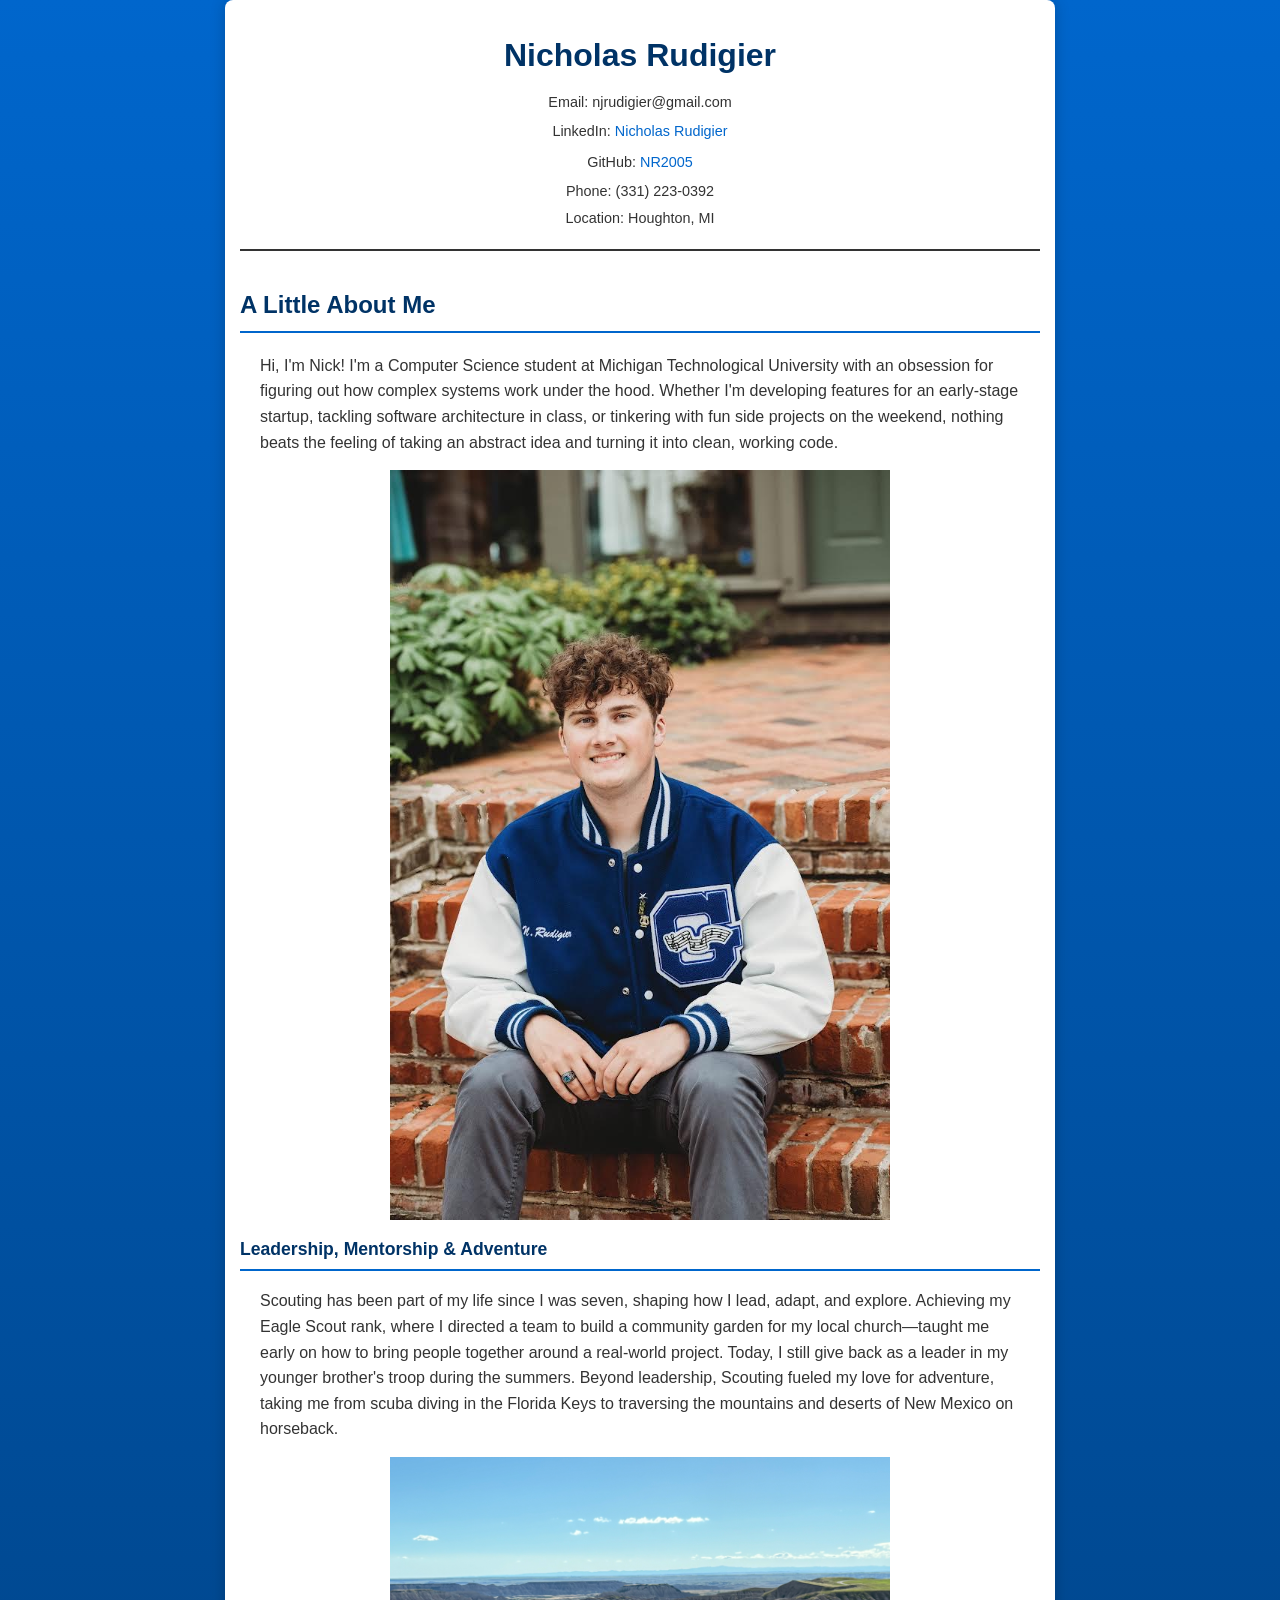
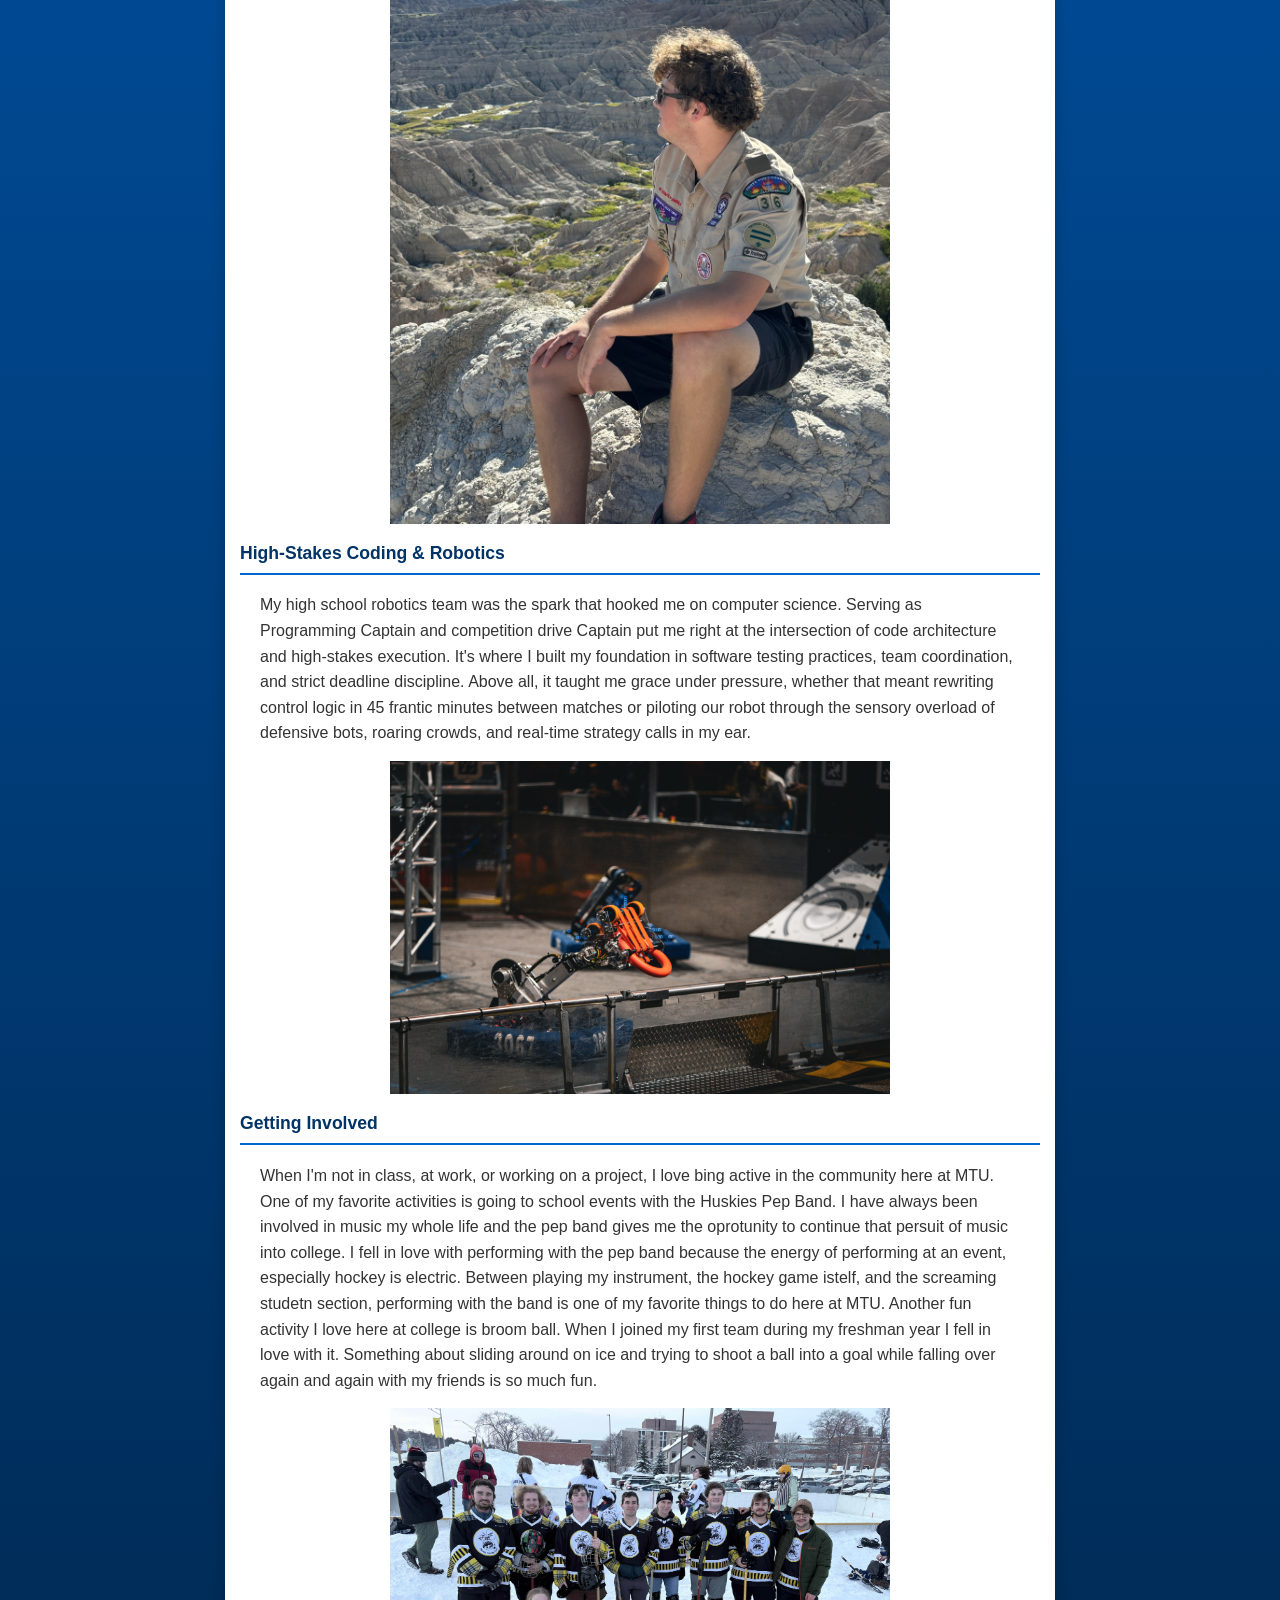
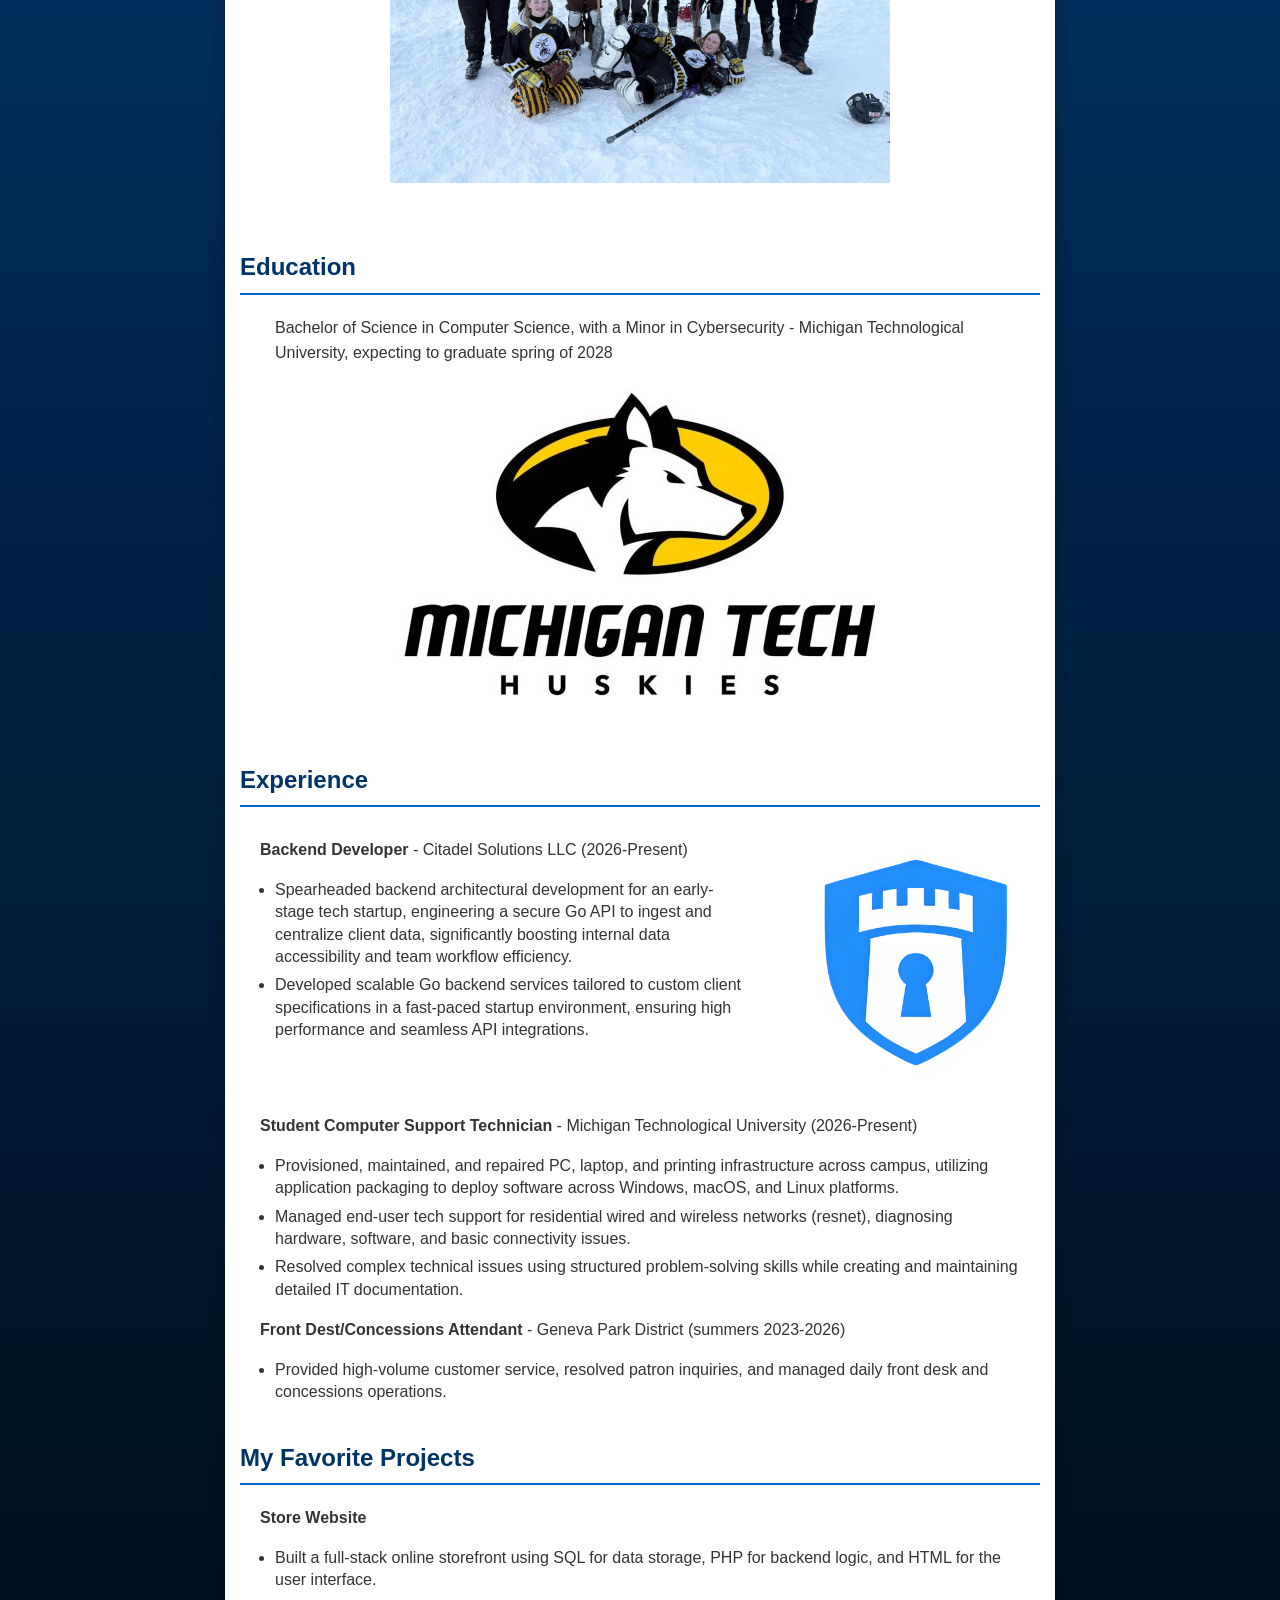
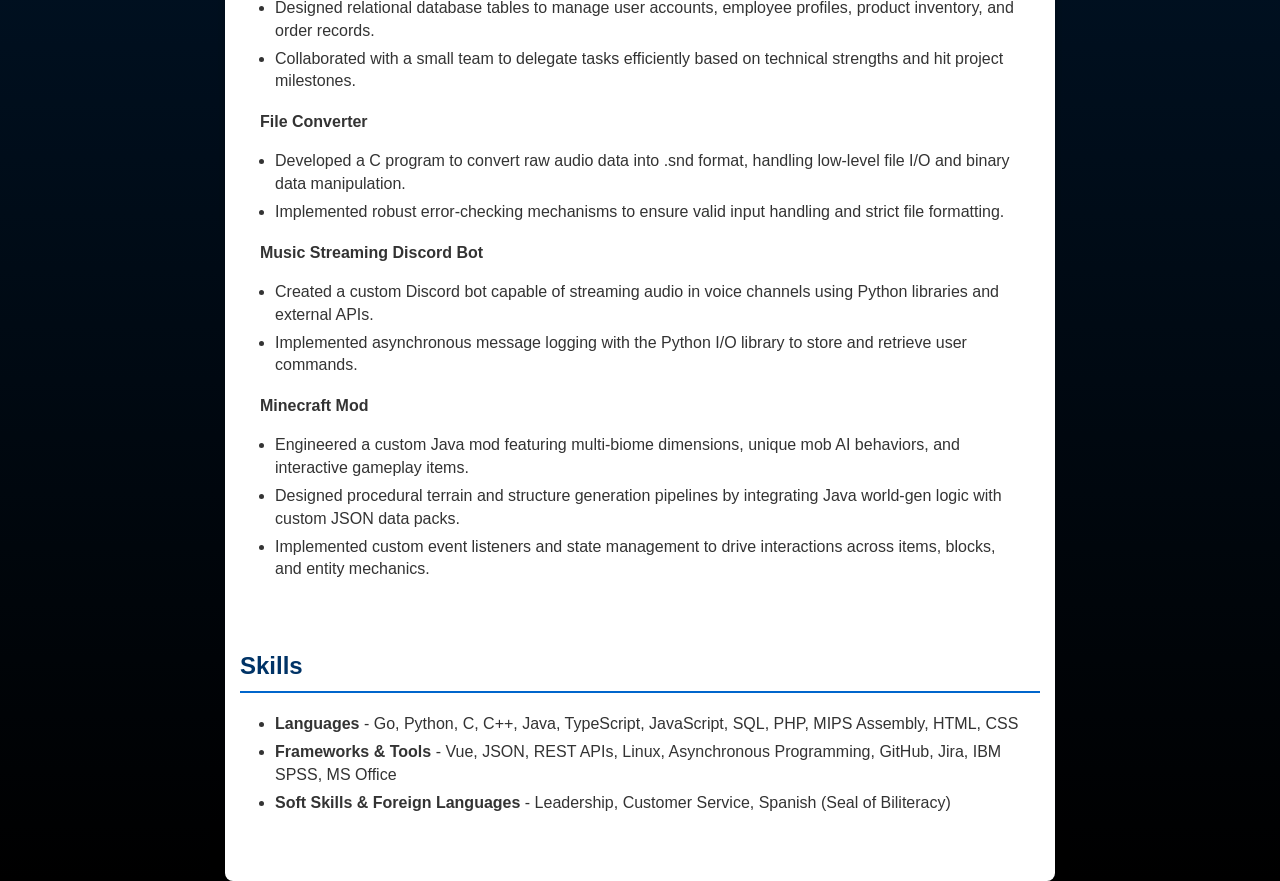
==== commit f06fc3b0: "spelling fixes" ====
--- a/docs/index.html
+++ b/docs/index.html
@@ -101,7 +101,7 @@
                 <img class="experience-img" src="Citadel.png">
             </div>
 </section>
-            <p><strong>Student Computer Suport Technician</strong> - Michigan Technological University (2026-Present)</p>
+            <p><strong>Student Computer Support Technician</strong> - Michigan Technological University (2026-Present)</p>
             <ul>
                 <li>Provisioned, maintained, and repaired PC, laptop, and printing infrastructure across campus, 
                     utilizing application packaging to deploy software across Windows, macOS, and Linux platforms.</li>
--- a/docs/main.css
+++ b/docs/main.css
@@ -153,7 +153,18 @@
         margin: 3px 0;
         padding: 5px 0;
     }
-}
+
+    .experience-container {
+        flex-direction: column; /* Text on top, logo underneath */
+        align-items: center;
+        gap: 15px;
+    }
+
+    .experience-img {
+        max-width: 120px; /* Scales down logo on mobile */
+    }
+}
+
 
 /* Extra mobile optimization */
 @media (max-width: 480px) {
@@ -178,5 +189,14 @@
     li {
         font-size: 0.9em;
     }
-}
-
+    .experience-container {
+        flex-direction: column; /* Text on top, logo underneath */
+        align-items: center;
+        gap: 15px;
+    }
+
+    .experience-img {
+        max-width: 120px; /* Scales down logo on mobile */
+    }
+}
+
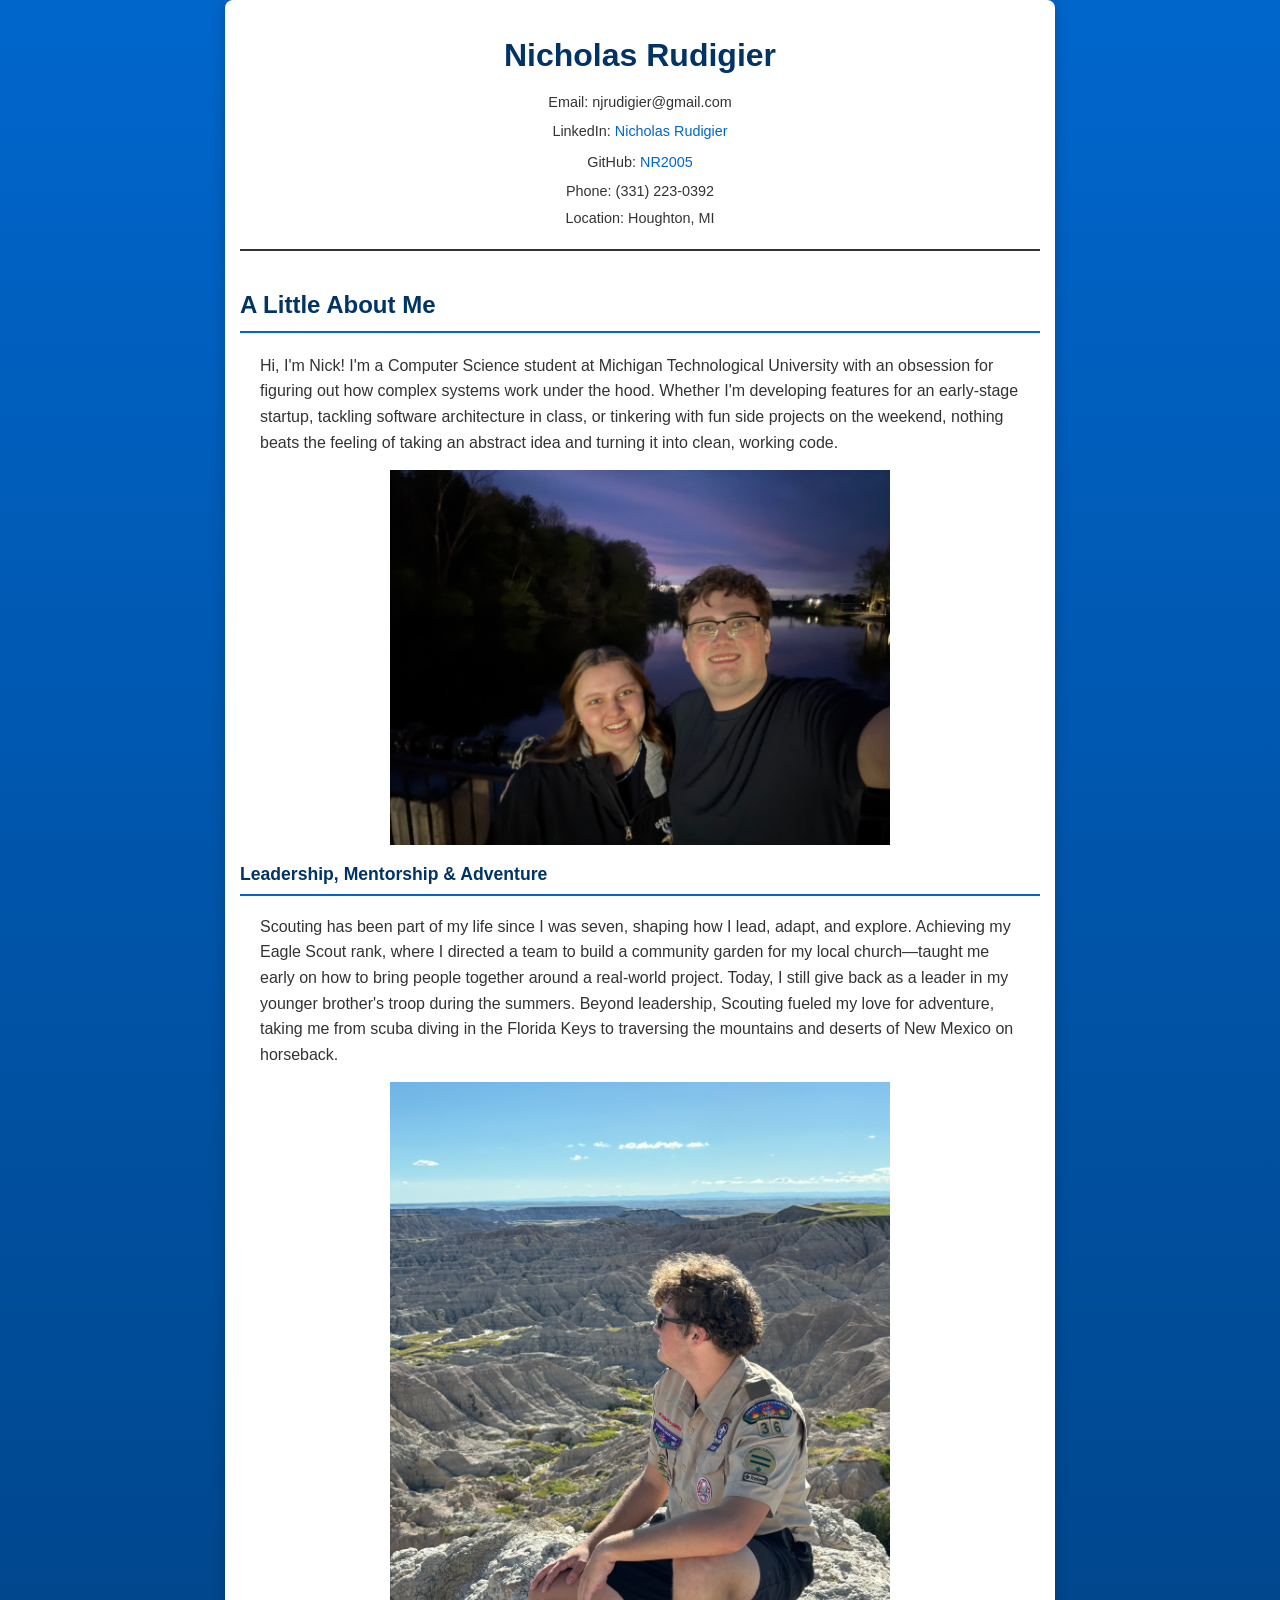
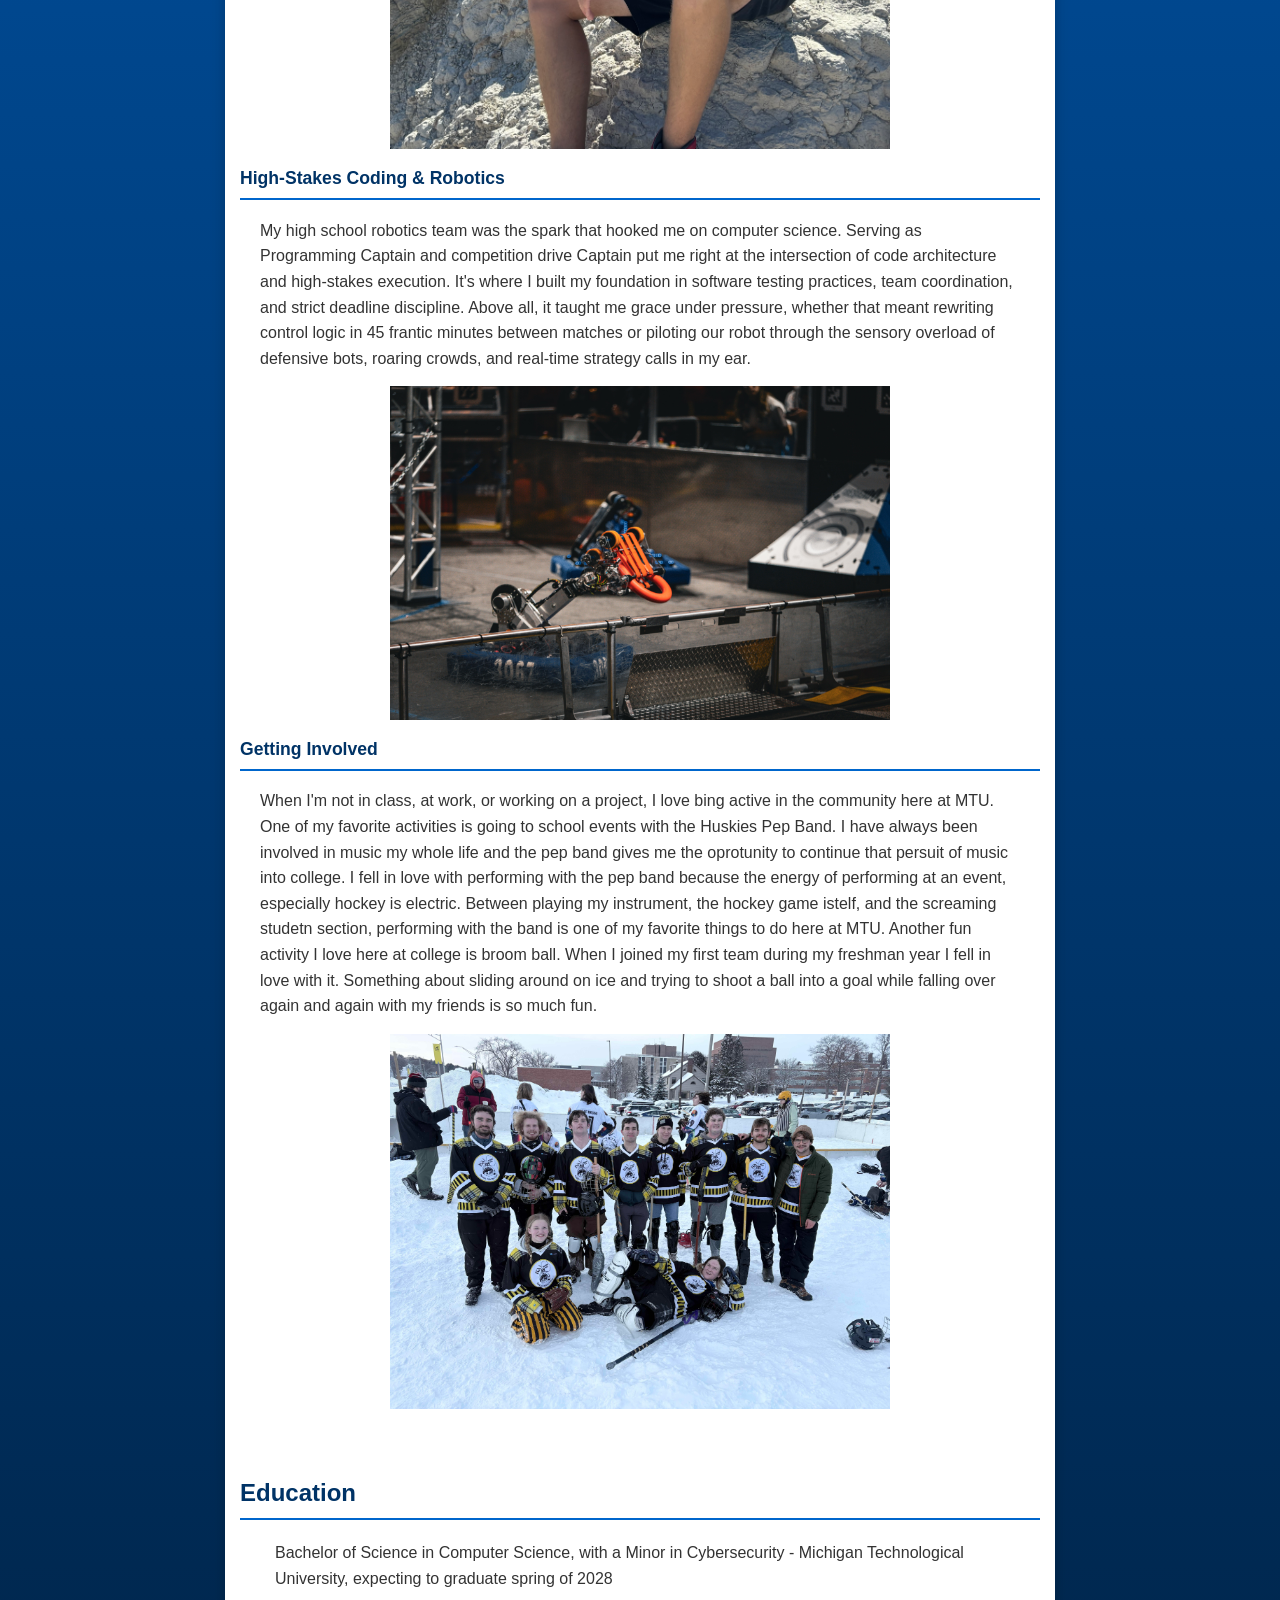
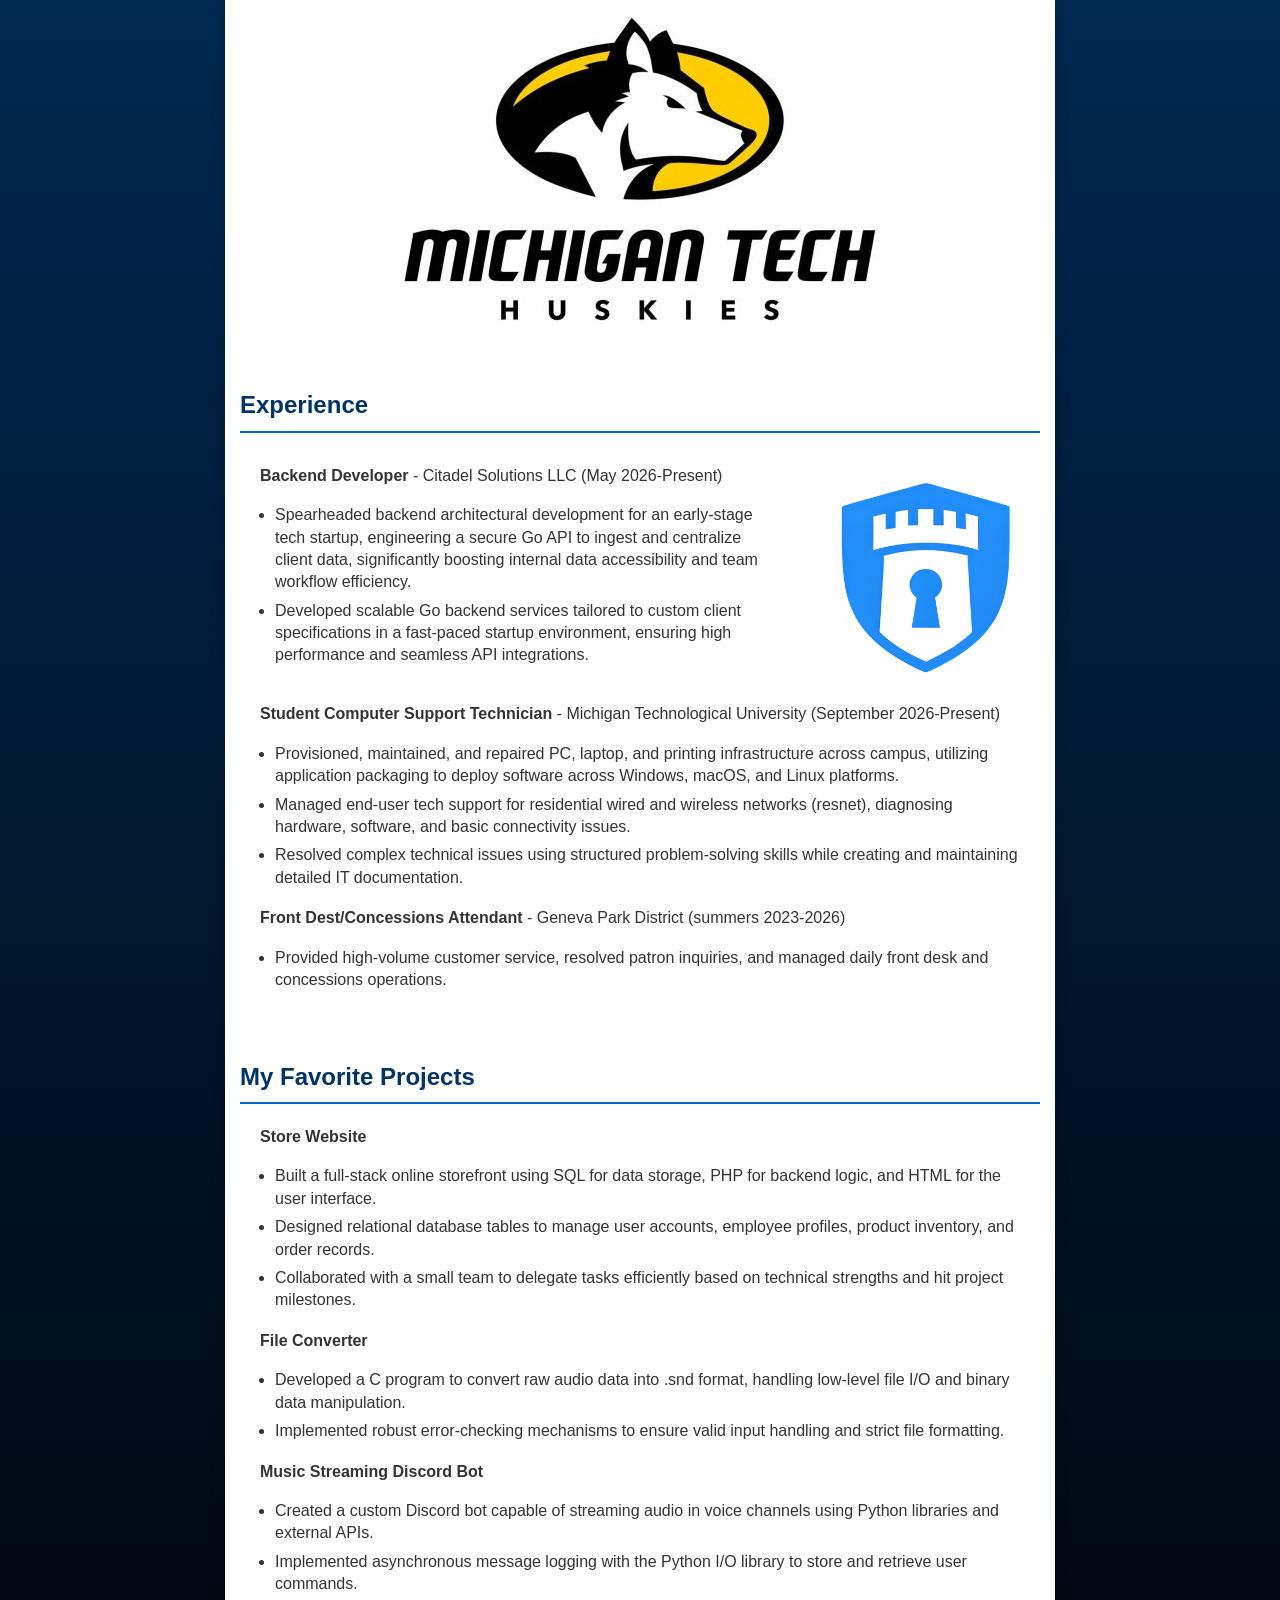
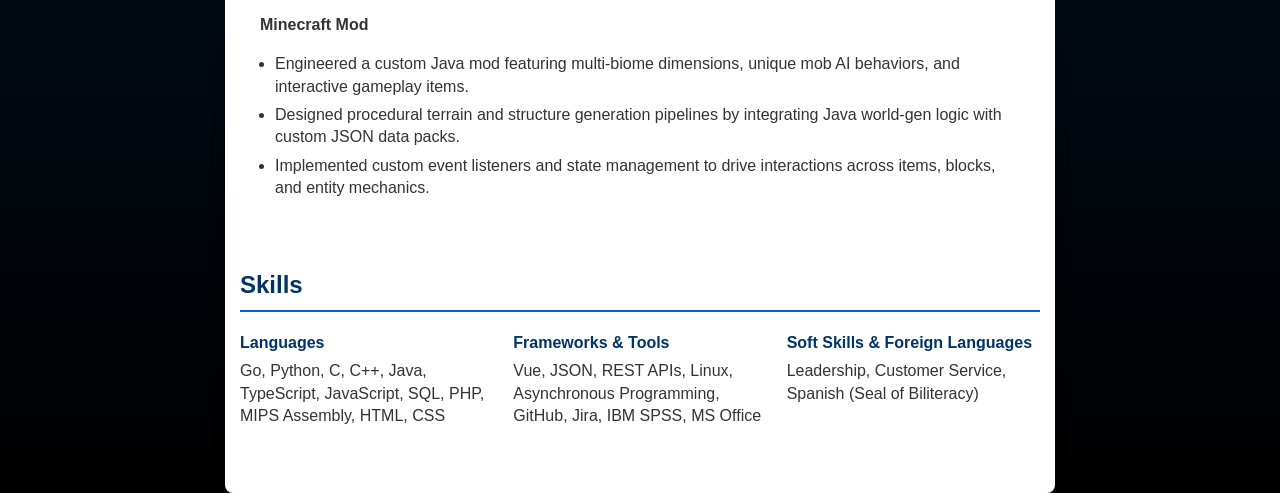
==== commit af4cd6f9: "reformatted and changed pictures" ====
--- a/docs/index.html
+++ b/docs/index.html
@@ -28,7 +28,7 @@
                 and turning it into clean, working code.</p>
 
             <div class="picture">
-                <img src="Me.JPG">
+                <img src="Me.jpeg">
             </div>
 
             <h3>Leadership, Mentorship & Adventure</h3>    
@@ -88,7 +88,7 @@
             <h2>Experience</h2>
            <div class="experience-container">
                 <div class="experience-text">
-                    <p><strong>Backend Developer</strong> - Citadel Solutions LLC (2026-Present)</p>
+                    <p><strong>Backend Developer</strong> - Citadel Solutions LLC (May 2026-Present)</p>
                     <ul>
                         <li>Spearheaded backend architectural development for an early-stage tech startup, engineering a
                             secure Go API to ingest and centralize client data, significantly boosting internal data accessibility
@@ -97,11 +97,12 @@
                             startup environment, ensuring high performance and seamless API integrations.</li>
                     </ul>
                 </div>
-    
-                <img class="experience-img" src="Citadel.png">
+                <a href="https://citadelsolutions.tech/">
+                    <img class="experience-img" src="Citadel.png" alt="Click to visit the Citadel Solutions website.">
+                </a>
             </div>
-</section>
-            <p><strong>Student Computer Support Technician</strong> - Michigan Technological University (2026-Present)</p>
+
+            <p><strong>Student Computer Support Technician</strong> - Michigan Technological University (September 2026-Present)</p>
             <ul>
                 <li>Provisioned, maintained, and repaired PC, laptop, and printing infrastructure across campus, 
                     utilizing application packaging to deploy software across Windows, macOS, and Linux platforms.</li>
@@ -147,12 +148,21 @@
             </ul>
         </section>
 
-        <section>
+       <section>
             <h2>Skills</h2>
-            <ul>
-                <li><strong>Languages</strong> - Go, Python, C, C++, Java, TypeScript, JavaScript, SQL, PHP, MIPS Assembly, HTML, CSS</li>
-                <li><strong>Frameworks & Tools</strong> - Vue, JSON, REST APIs, Linux, Asynchronous Programming, GitHub, Jira, IBM SPSS, MS Office</li>
-                <li><strong>Soft Skills & Foreign Languages</strong> - Leadership, Customer Service, Spanish (Seal of Biliteracy)</li>
+            <ul class="skills-grid">
+                <li>
+                    <strong>Languages</strong>
+                    <p>Go, Python, C, C++, Java, TypeScript, JavaScript, SQL, PHP, MIPS Assembly, HTML, CSS</p>
+                </li>
+                <li>
+                    <strong>Frameworks & Tools</strong>
+                    <p>Vue, JSON, REST APIs, Linux, Asynchronous Programming, GitHub, Jira, IBM SPSS, MS Office</p>
+                </li>
+                <li>
+                    <strong>Soft Skills & Foreign Languages</strong>
+                    <p>Leadership, Customer Service, Spanish (Seal of Biliteracy)</p>
+                </li>
             </ul>
         </section>
         
--- a/docs/main.css
+++ b/docs/main.css
@@ -64,11 +64,11 @@
     display: flex;
     justify-content: center;
     align-items: center;
-    margin: 15px 0; /* Replaces height: 100vh to fit naturally in document flow */
+    margin: 15px 0; 
 }
 
 .picture img {
-    max-width: 500px; /* Adjust default size for desktop */
+    max-width: 500px; 
     width: 100%;
     height: auto;
     object-fit: cover;
@@ -104,18 +104,40 @@
 
 .experience-container {
   display: flex;
-  align-items: flex-start; /* Aligns text and image to the top */
-  gap: 24px;              /* Adjust spacing between text and image */
+  align-items: flex-start; 
+  gap: 24px;              
 }
 
 .experience-text {
-  flex: 1;                /* Allows text to fill remaining horizontal space */
+  flex: 1;               
 }
 
 .experience-img {
-  max-width: 250px;       /* Set image width as needed */
+  max-width: 230px;       
   height: auto;
   flex-shrink: 0;
+}
+
+.skills-grid {
+    display: grid;
+    grid-template-columns: repeat(3, 1fr);
+    gap: 20px;
+    list-style-type: none;
+    padding-left: 0;
+}
+
+.skills-grid li {
+    margin: 0;
+}
+
+.skills-grid strong {
+    display: block;
+    color: #003366;
+    margin-bottom: 6px;
+}
+
+.skills-grid p {
+    margin: 0;
 }
 
 /* Mobile-specific improvements */
@@ -135,7 +157,7 @@
     }
 
     .aboutMePicture img {
-        max-width: 300px; /* Scales down slightly on mobile screens */
+        max-width: 300px; 
     }
 
     section {
@@ -147,7 +169,7 @@
         font-size: 1.3em;
     }
 
-    /* Make links more touch-friendly */
+   
     .contact-info a {
         display: block;
         margin: 3px 0;
@@ -155,13 +177,18 @@
     }
 
     .experience-container {
-        flex-direction: column; /* Text on top, logo underneath */
+        flex-direction: column; 
         align-items: center;
         gap: 15px;
     }
 
     .experience-img {
-        max-width: 120px; /* Scales down logo on mobile */
+        max-width: 120px; 
+    }
+
+    .skills-grid {
+        grid-template-columns: 1fr;
+        gap: 15px;
     }
 }
 
@@ -190,13 +217,13 @@
         font-size: 0.9em;
     }
     .experience-container {
-        flex-direction: column; /* Text on top, logo underneath */
+        flex-direction: column; 
         align-items: center;
         gap: 15px;
     }
 
     .experience-img {
-        max-width: 120px; /* Scales down logo on mobile */
-    }
-}
-
+        max-width: 120px; 
+    }
+}
+
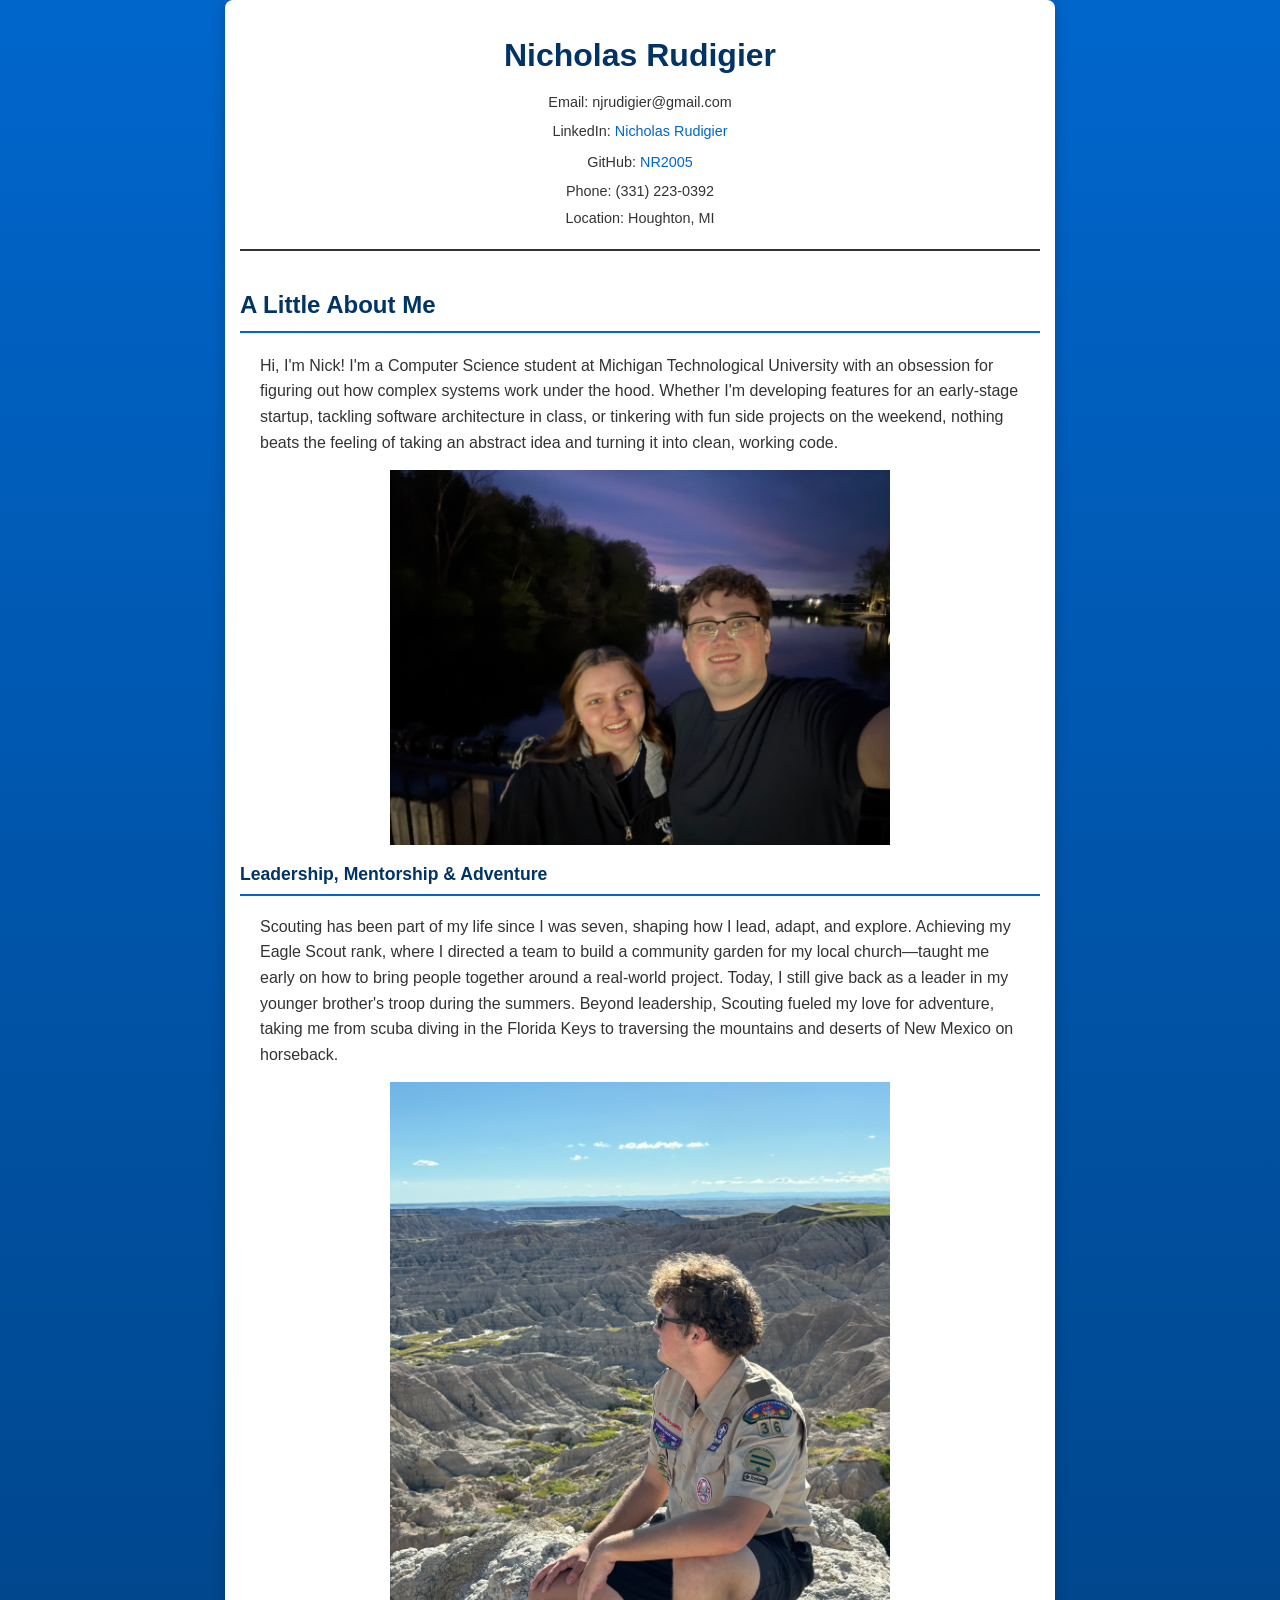
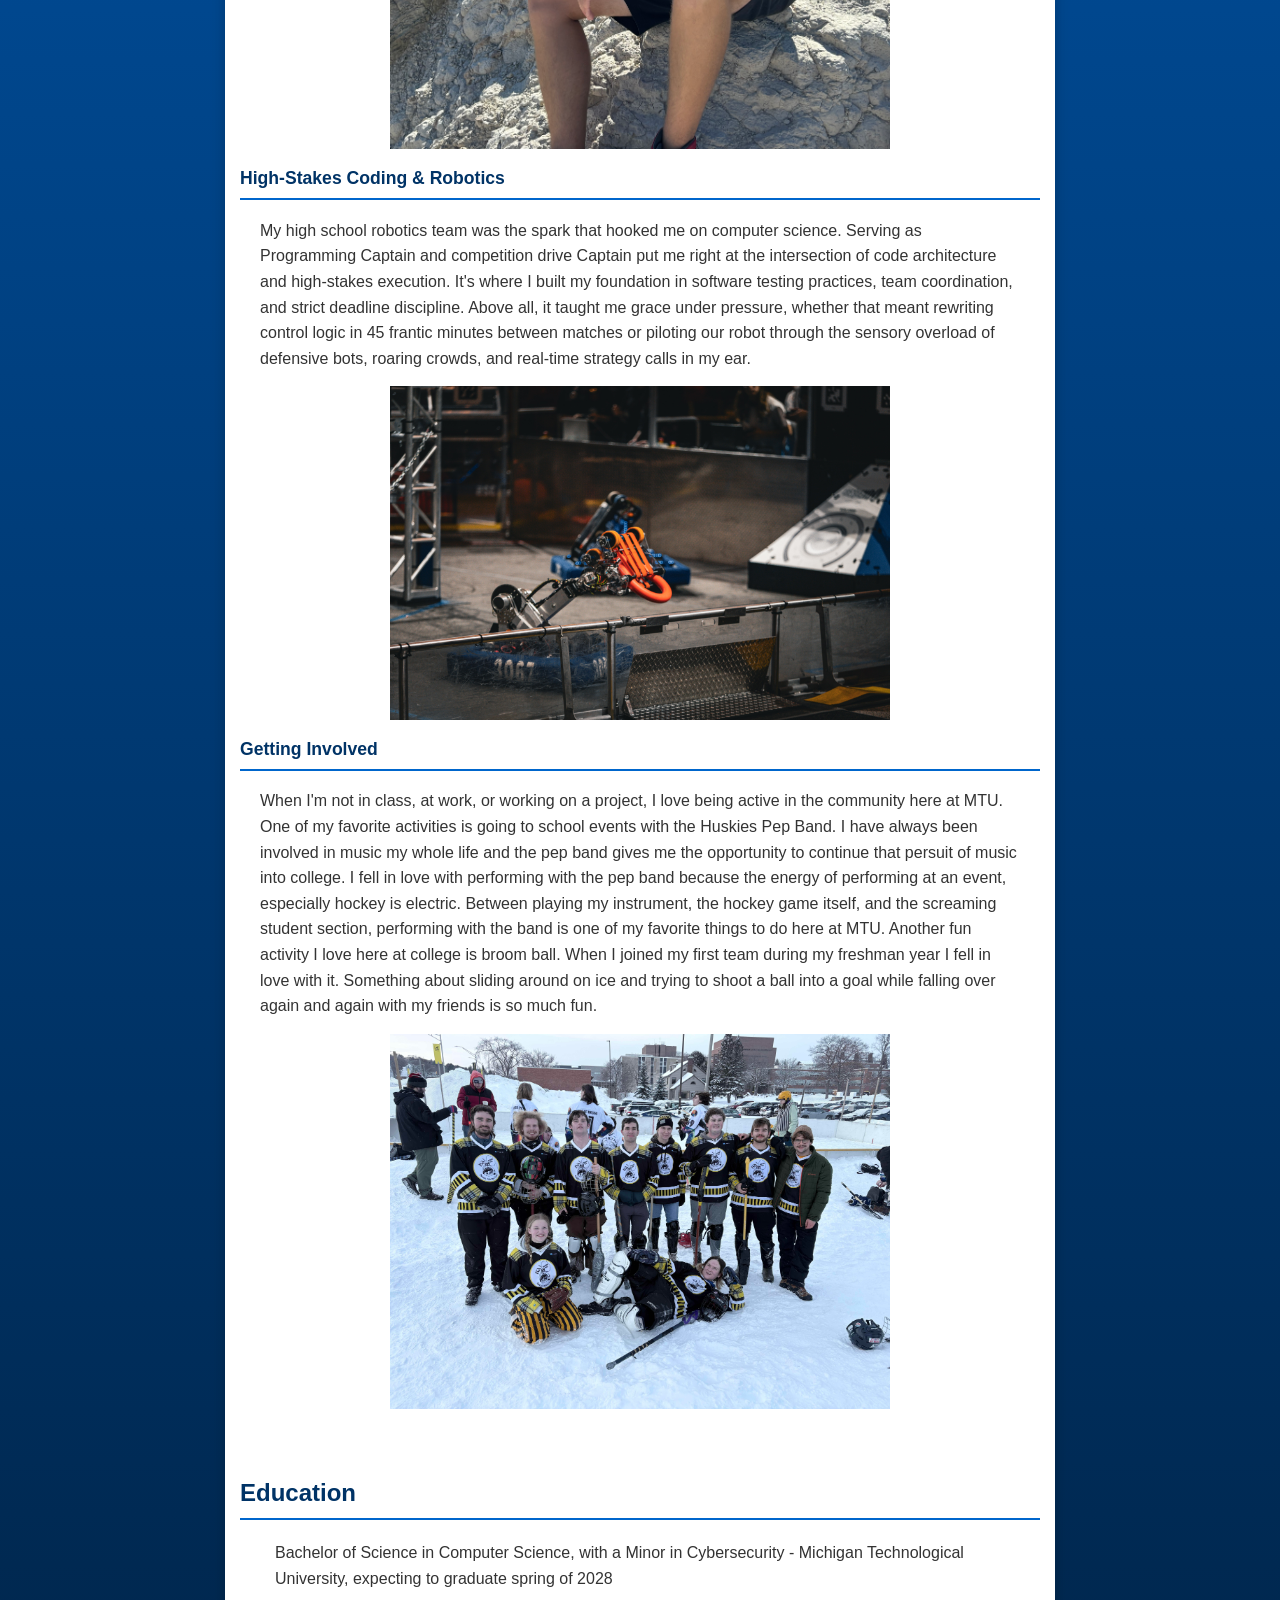
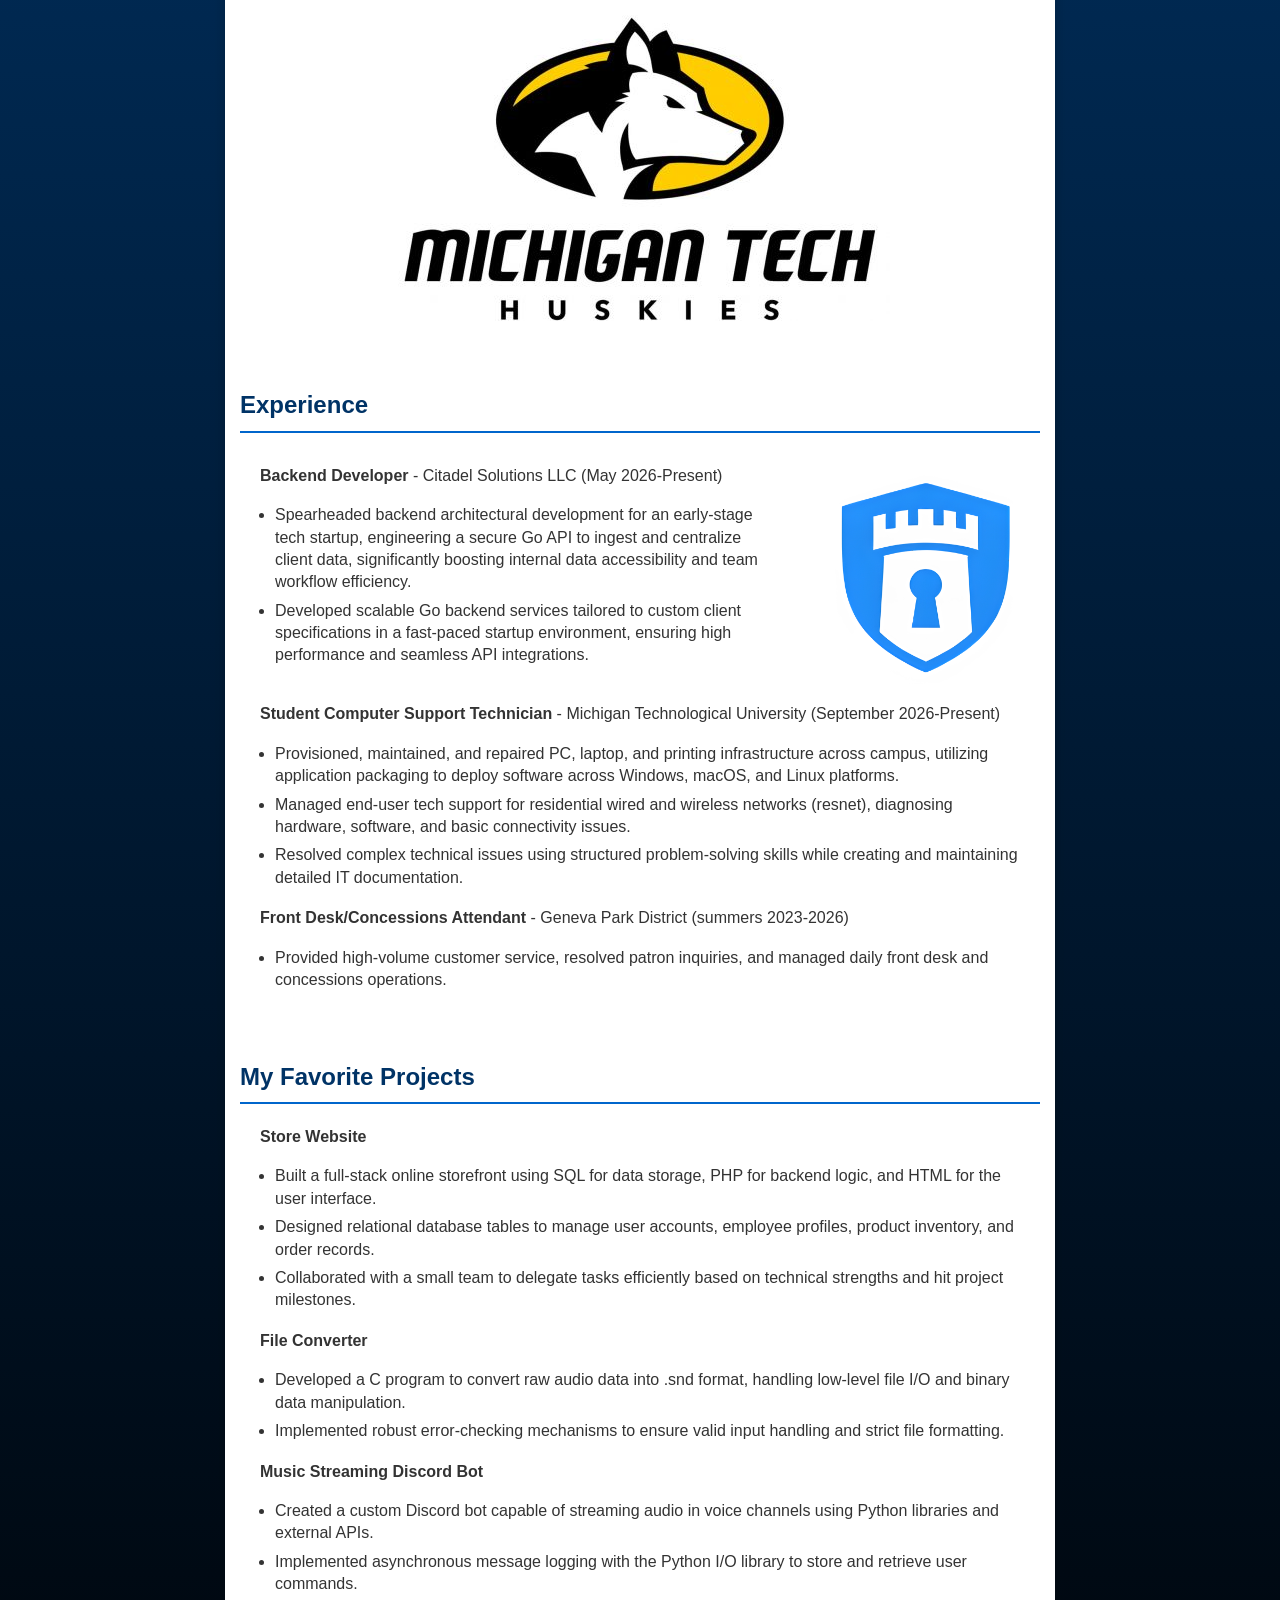
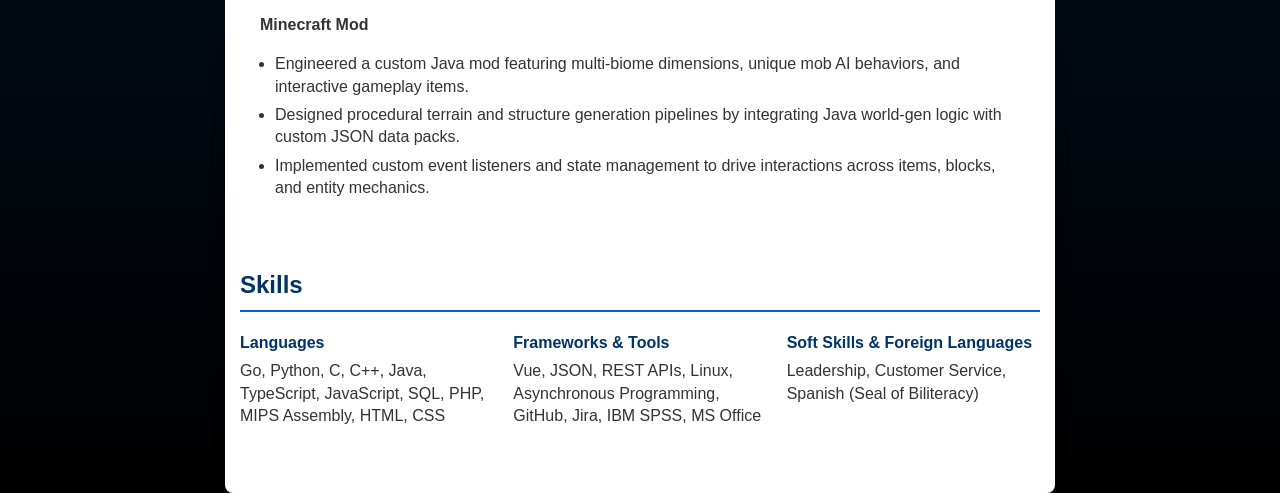
==== commit 45fe094e: "spelling fixes" ====
--- a/docs/index.html
+++ b/docs/index.html
@@ -56,12 +56,12 @@
             </div>
 
             <h3>Getting Involved</h3>
-            <p>When I'm not in class, at work, or working on a project, I love bing active in the community here at MTU. 
+            <p>When I'm not in class, at work, or working on a project, I love being active in the community here at MTU. 
                 One of my favorite activities is going to school events with the Huskies Pep Band. I have always been 
-                involved in music my whole life and the pep band gives me the oprotunity to continue that persuit of music 
+                involved in music my whole life and the pep band gives me the opportunity to continue that persuit of music 
                 into college. I fell in love with performing with the pep band because the energy of performing at an event, 
-                especially hockey is electric. Between playing my instrument, the hockey game istelf, and the screaming
-                studetn section, performing with the band is one of my favorite things to do here at MTU. Another fun activity 
+                especially hockey is electric. Between playing my instrument, the hockey game itself, and the screaming
+                student section, performing with the band is one of my favorite things to do here at MTU. Another fun activity 
                 I love here at college is broom ball. When I joined my first team during my freshman year I fell in love with it.
                 Something about sliding around on ice and trying to shoot a ball into a goal while falling over again and again
                 with my friends is so much fun.  </p>
@@ -111,7 +111,7 @@
                 <li>Resolved complex technical issues using structured problem-solving skills while creating and 
                     maintaining detailed IT documentation.</li>
             </ul>
-            <p><strong>Front Dest/Concessions Attendant</strong> - Geneva Park District (summers 2023-2026)</p>
+            <p><strong>Front Desk/Concessions Attendant</strong> - Geneva Park District (summers 2023-2026)</p>
             <ul>
                 <li>Provided high-volume customer service, resolved patron inquiries, and managed daily front desk 
                     and concessions operations.</li>
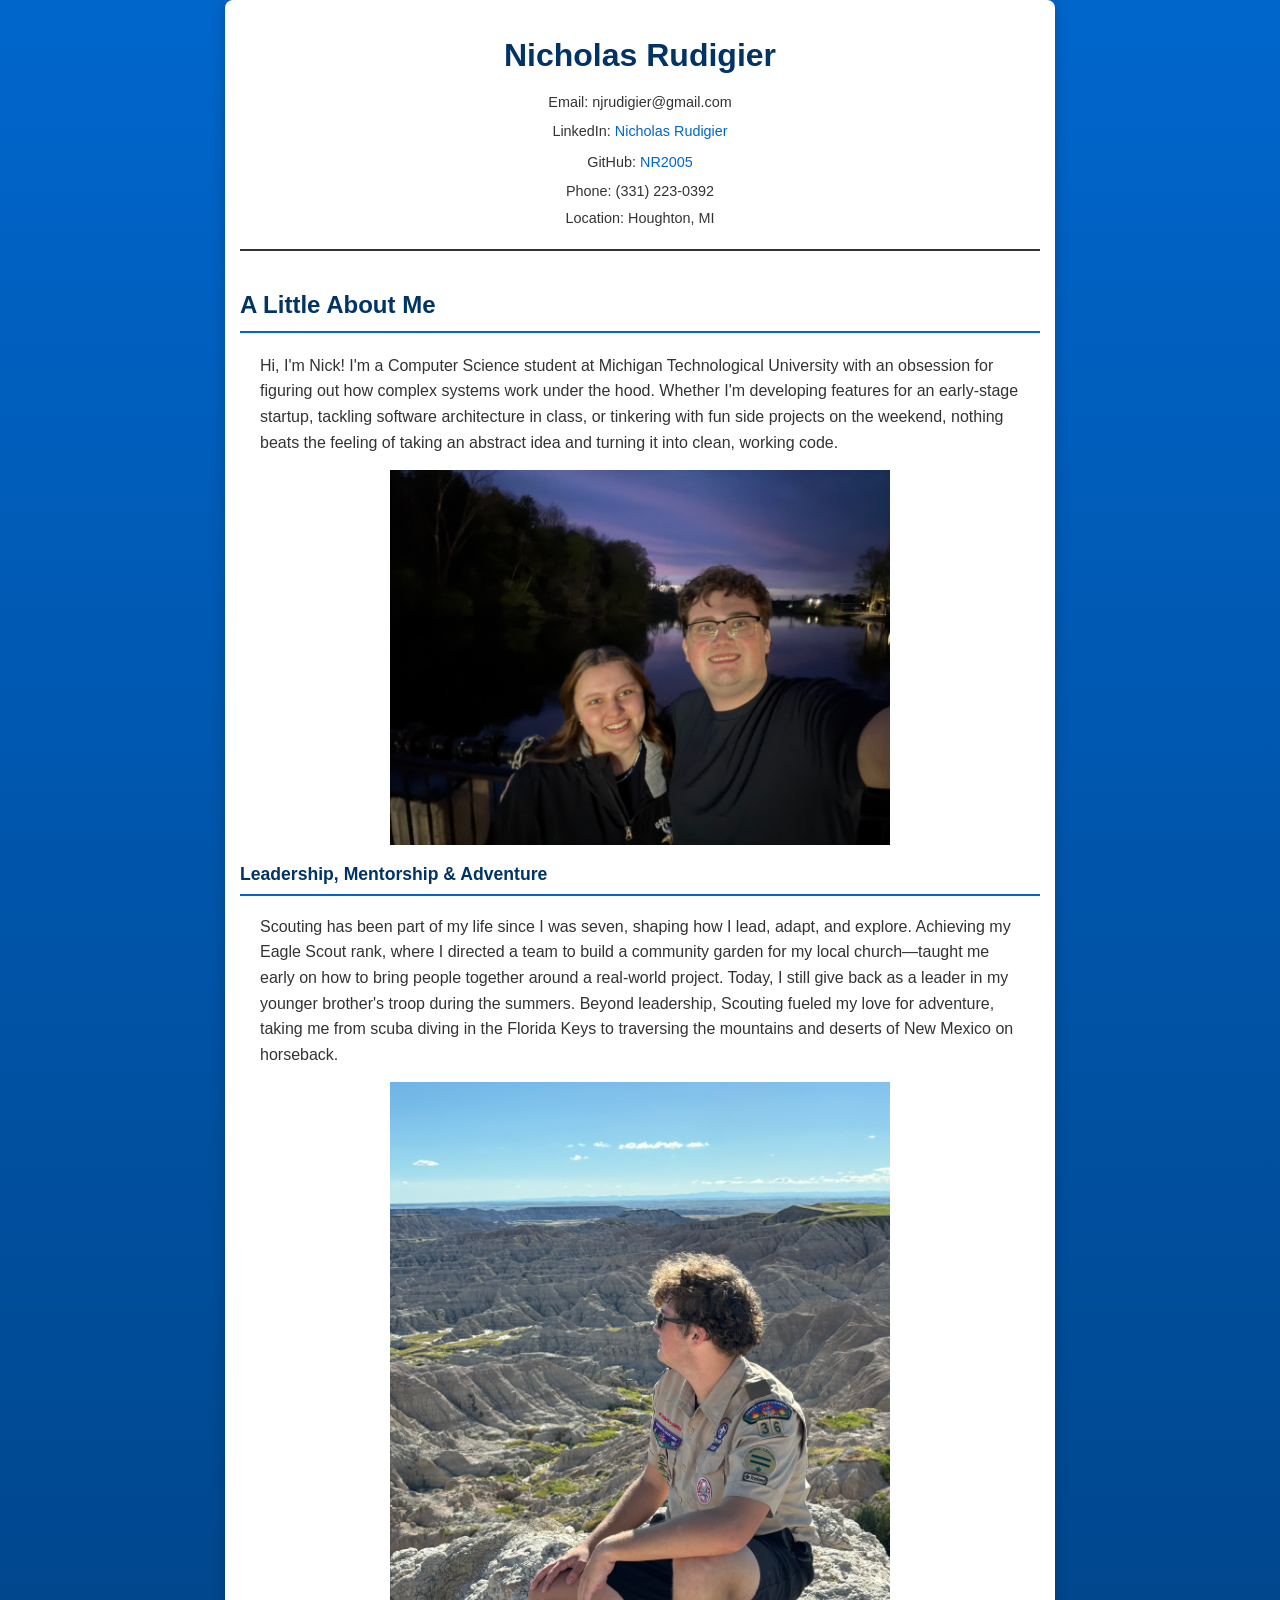
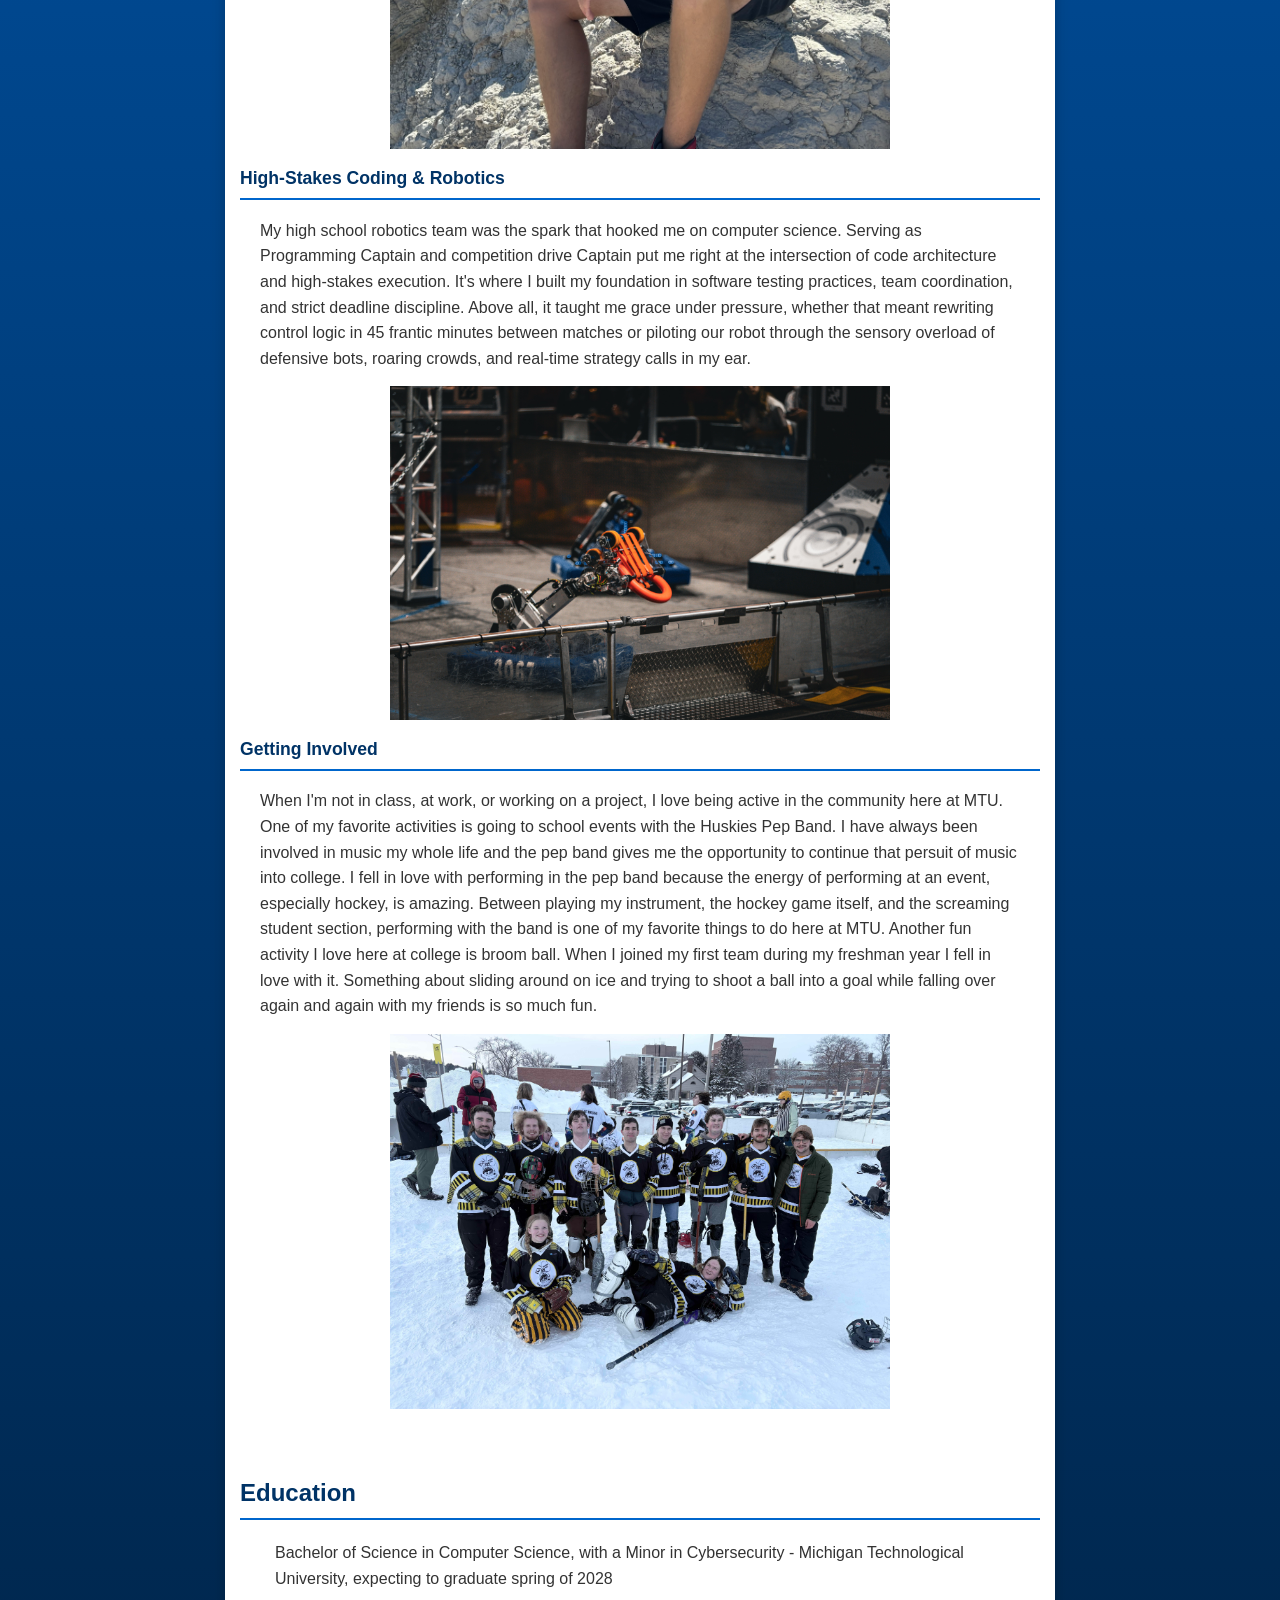
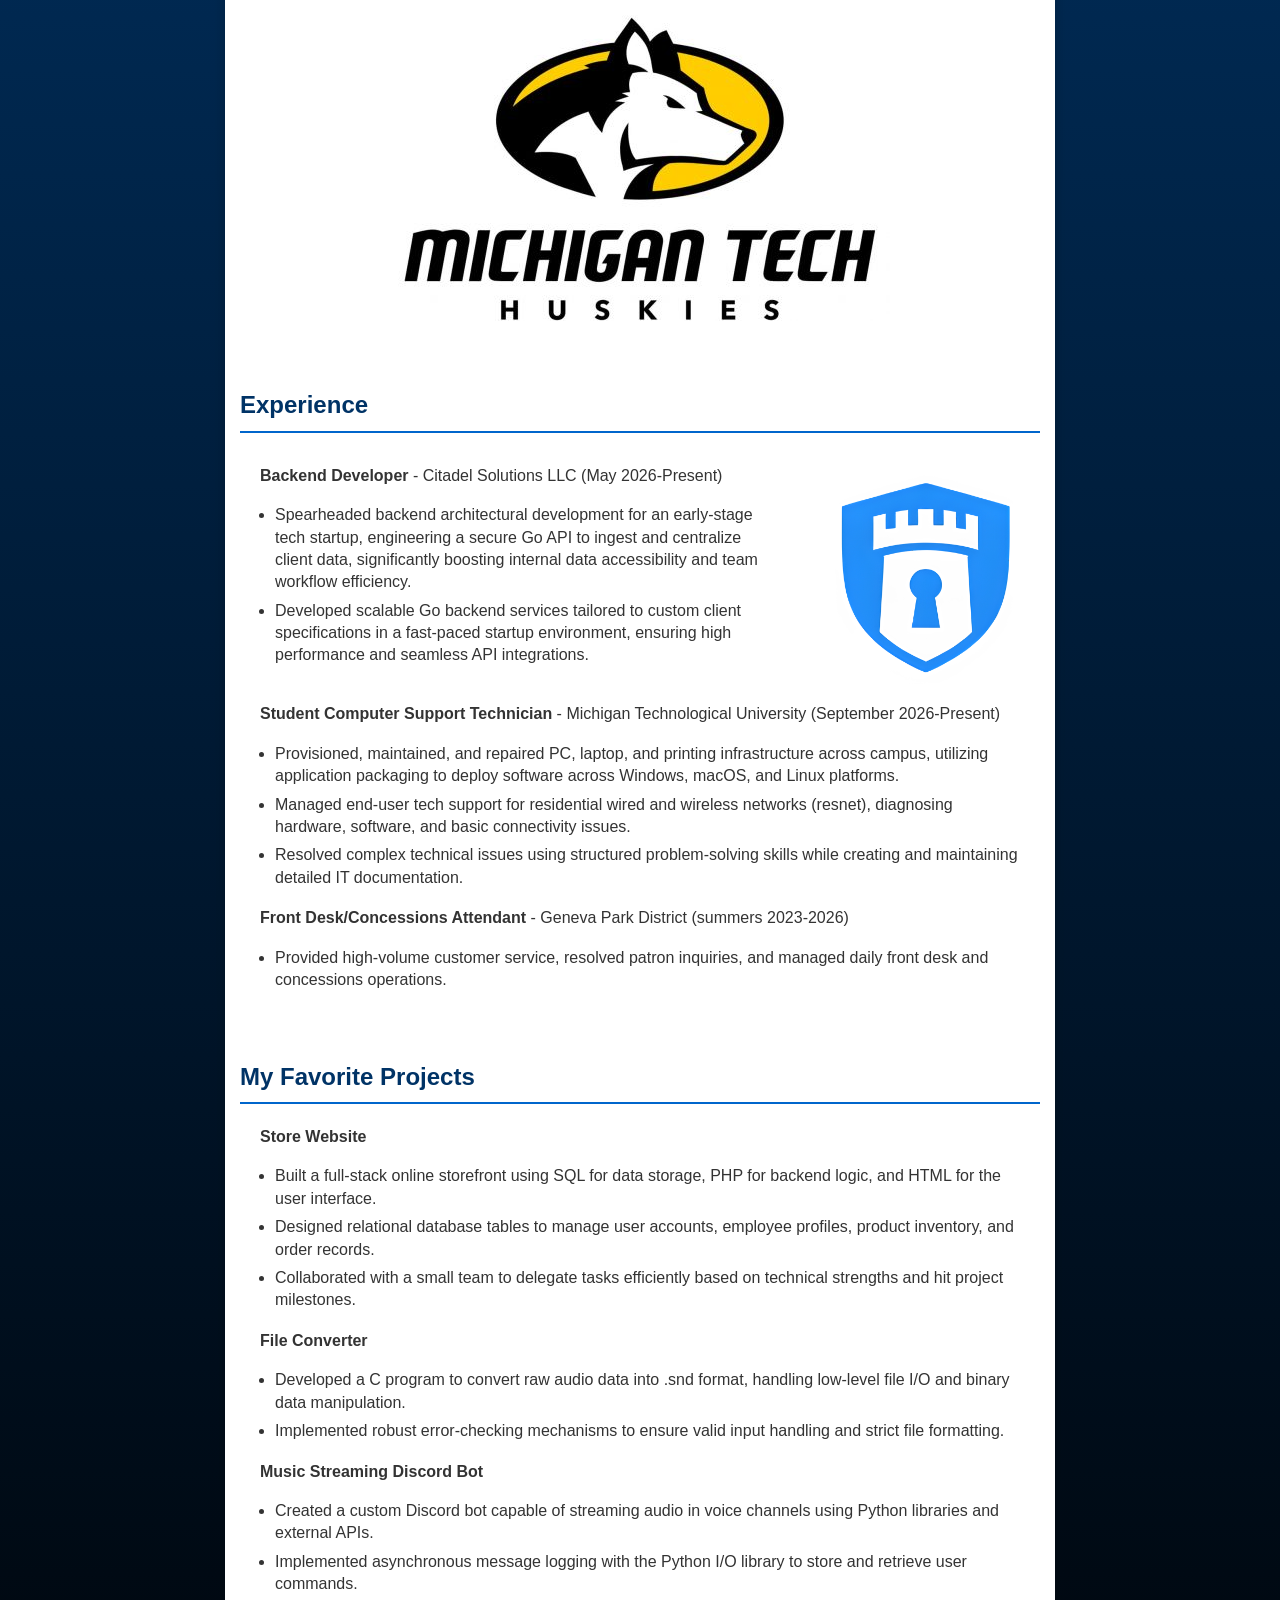
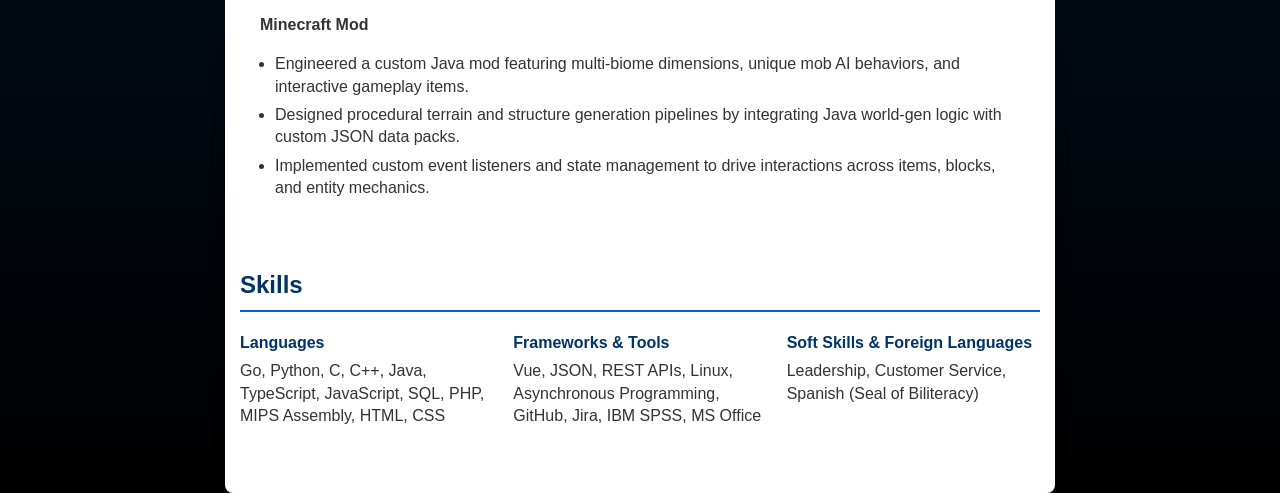
==== commit fec8520b: "fixed some grammar" ====
--- a/docs/index.html
+++ b/docs/index.html
@@ -59,8 +59,8 @@
             <p>When I'm not in class, at work, or working on a project, I love being active in the community here at MTU. 
                 One of my favorite activities is going to school events with the Huskies Pep Band. I have always been 
                 involved in music my whole life and the pep band gives me the opportunity to continue that persuit of music 
-                into college. I fell in love with performing with the pep band because the energy of performing at an event, 
-                especially hockey is electric. Between playing my instrument, the hockey game itself, and the screaming
+                into college. I fell in love with performing in the pep band because the energy of performing at an event, 
+                especially hockey, is amazing. Between playing my instrument, the hockey game itself, and the screaming
                 student section, performing with the band is one of my favorite things to do here at MTU. Another fun activity 
                 I love here at college is broom ball. When I joined my first team during my freshman year I fell in love with it.
                 Something about sliding around on ice and trying to shoot a ball into a goal while falling over again and again
